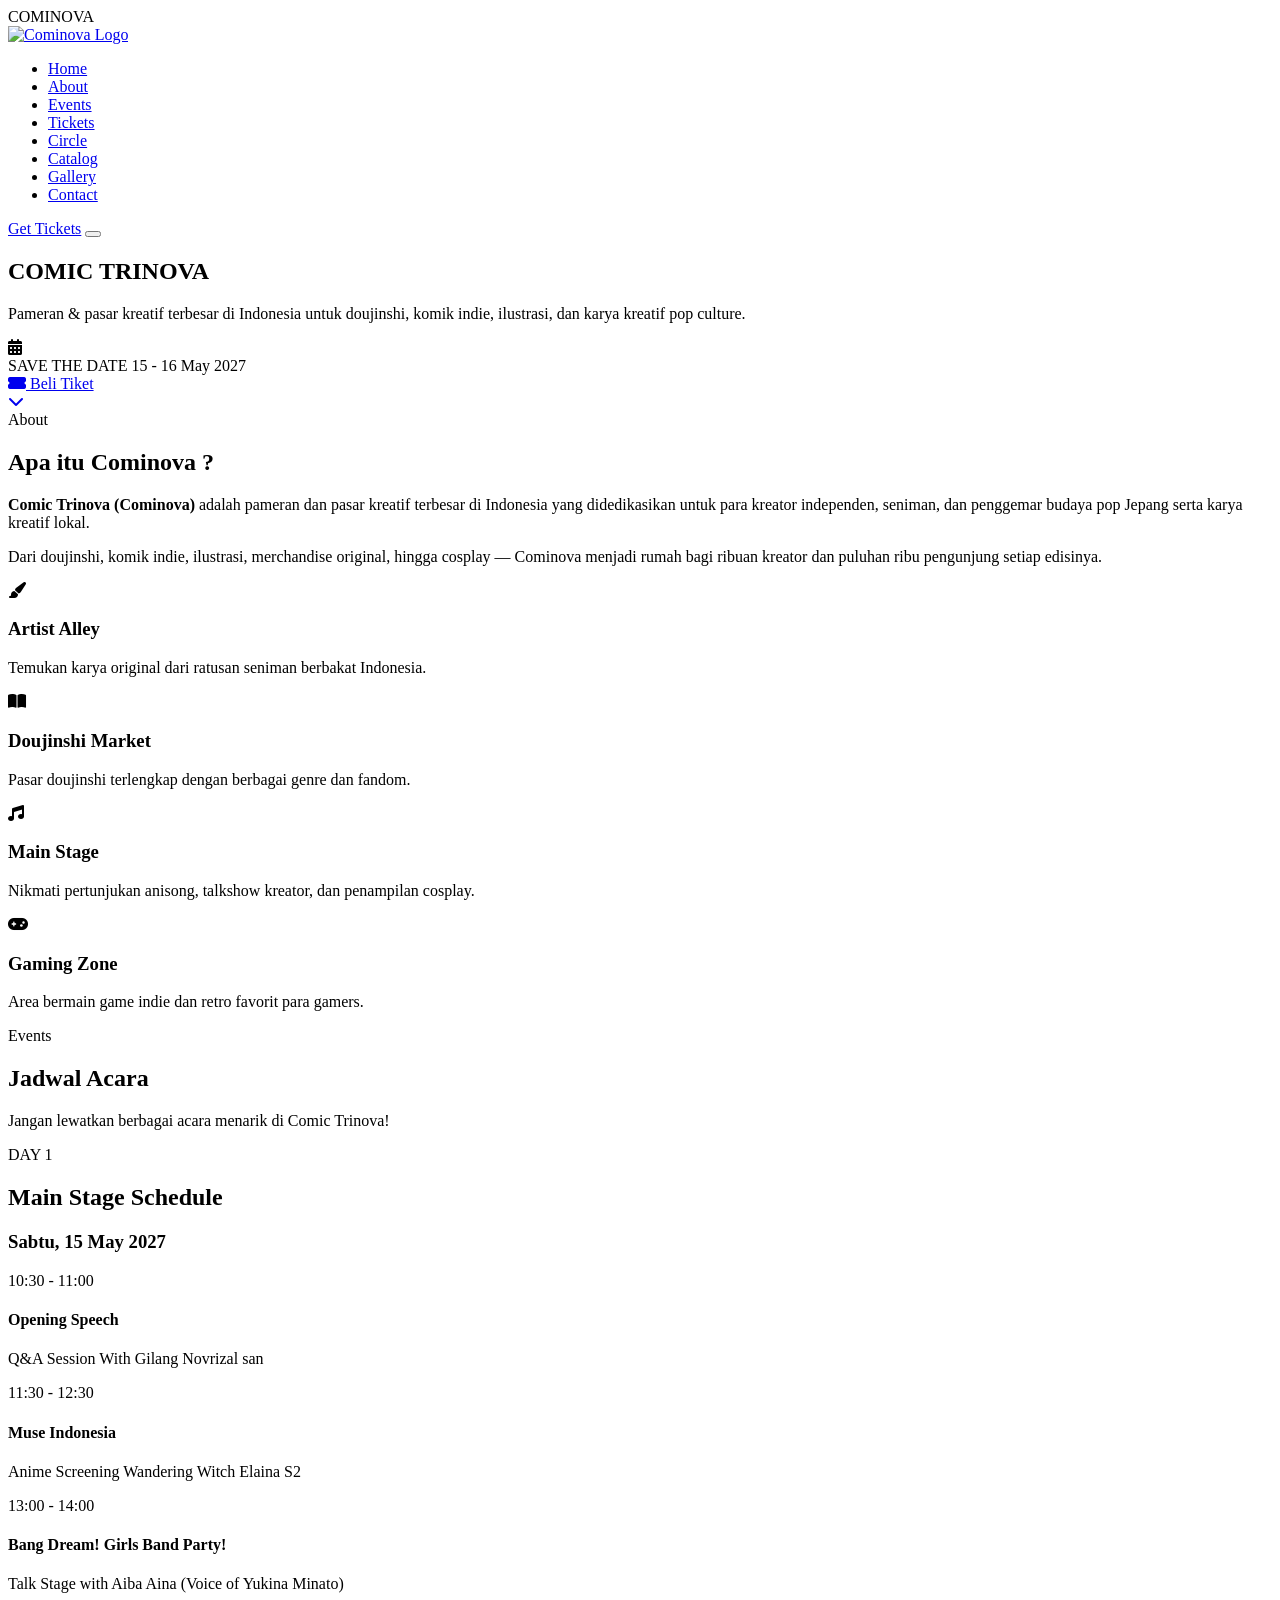
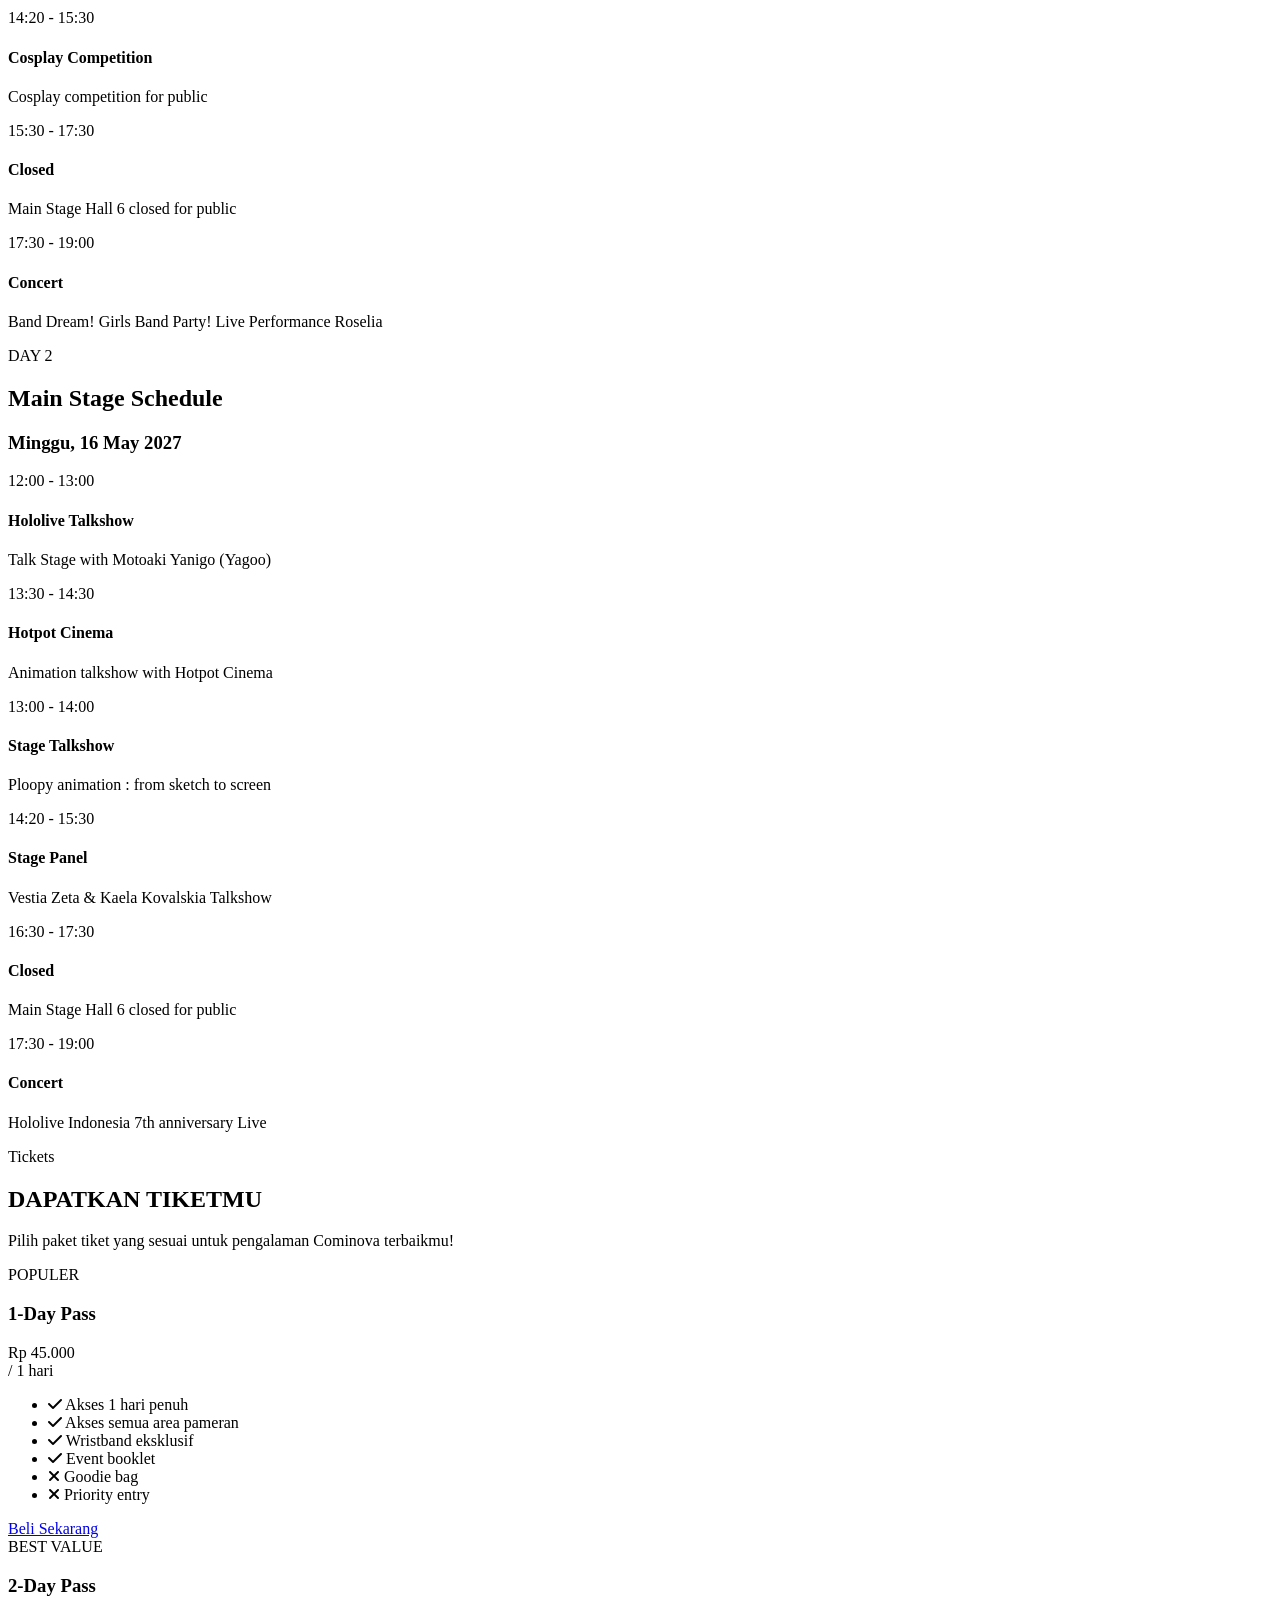
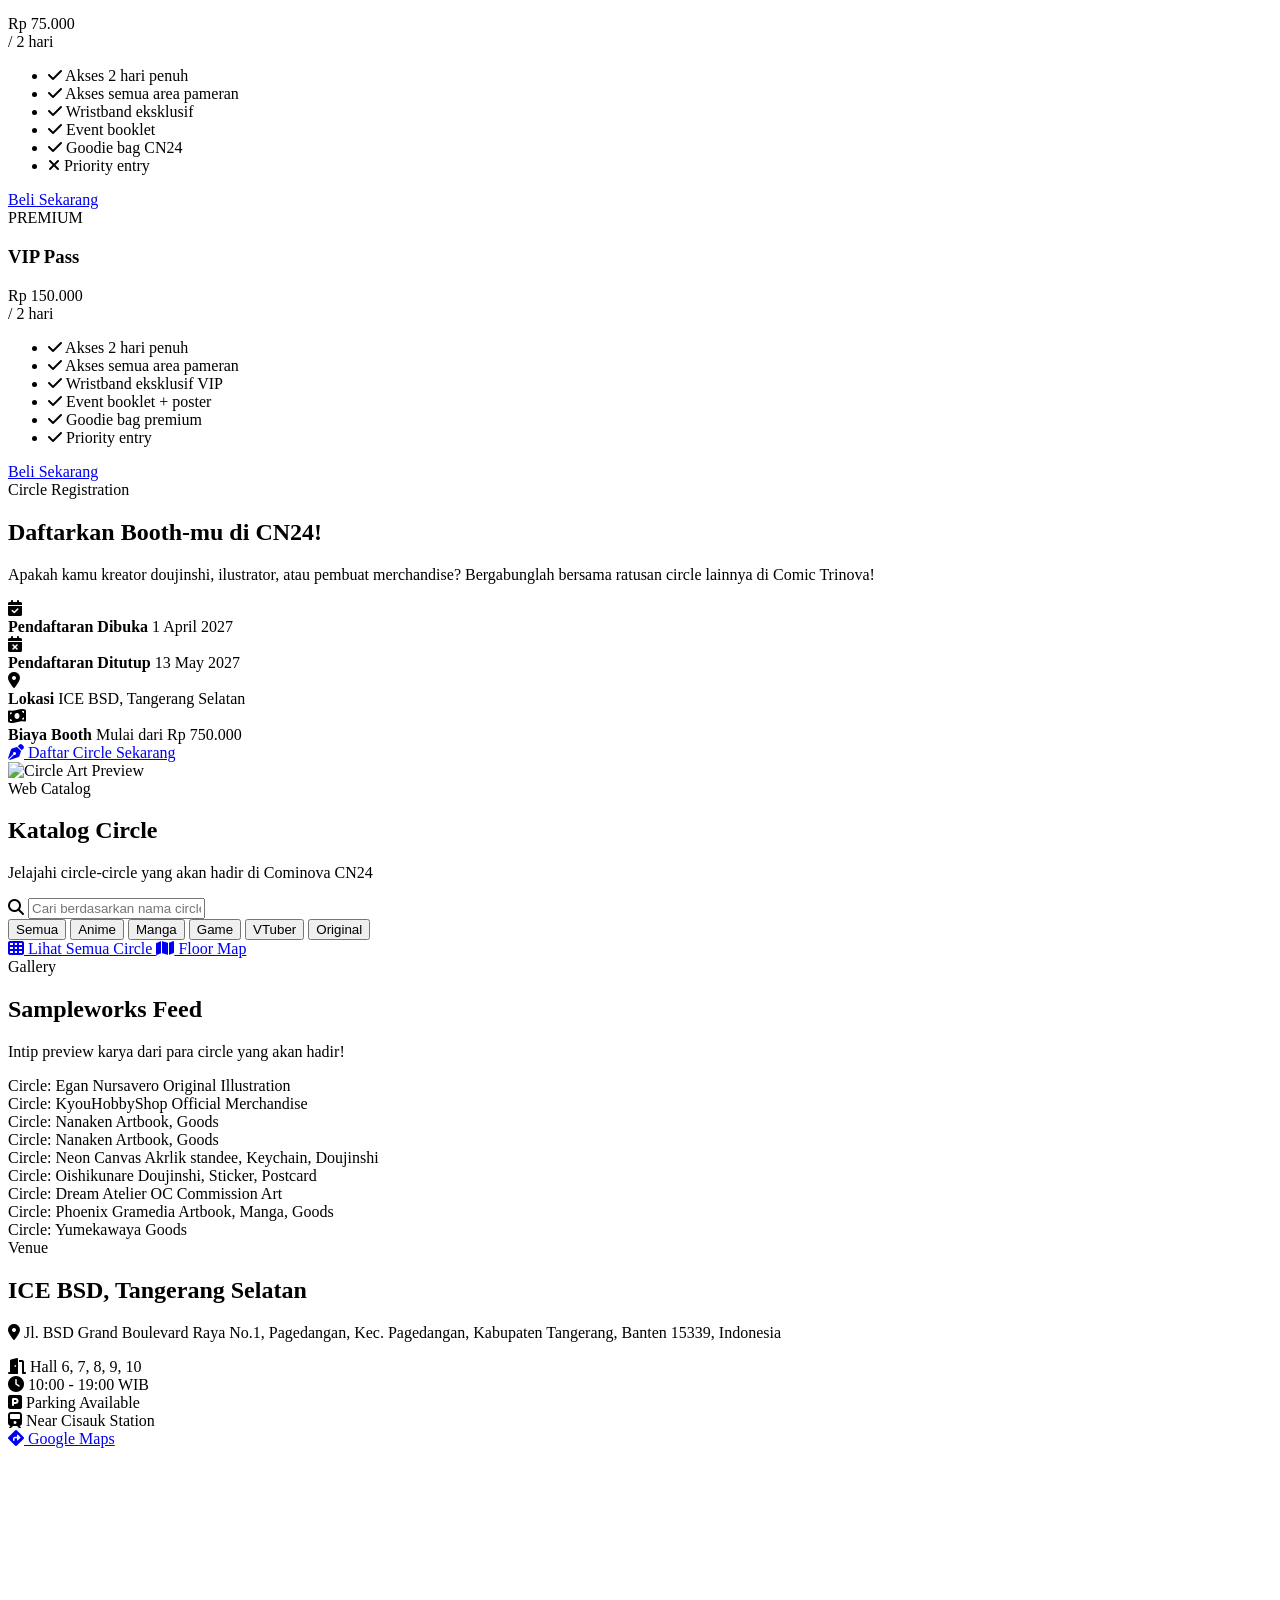
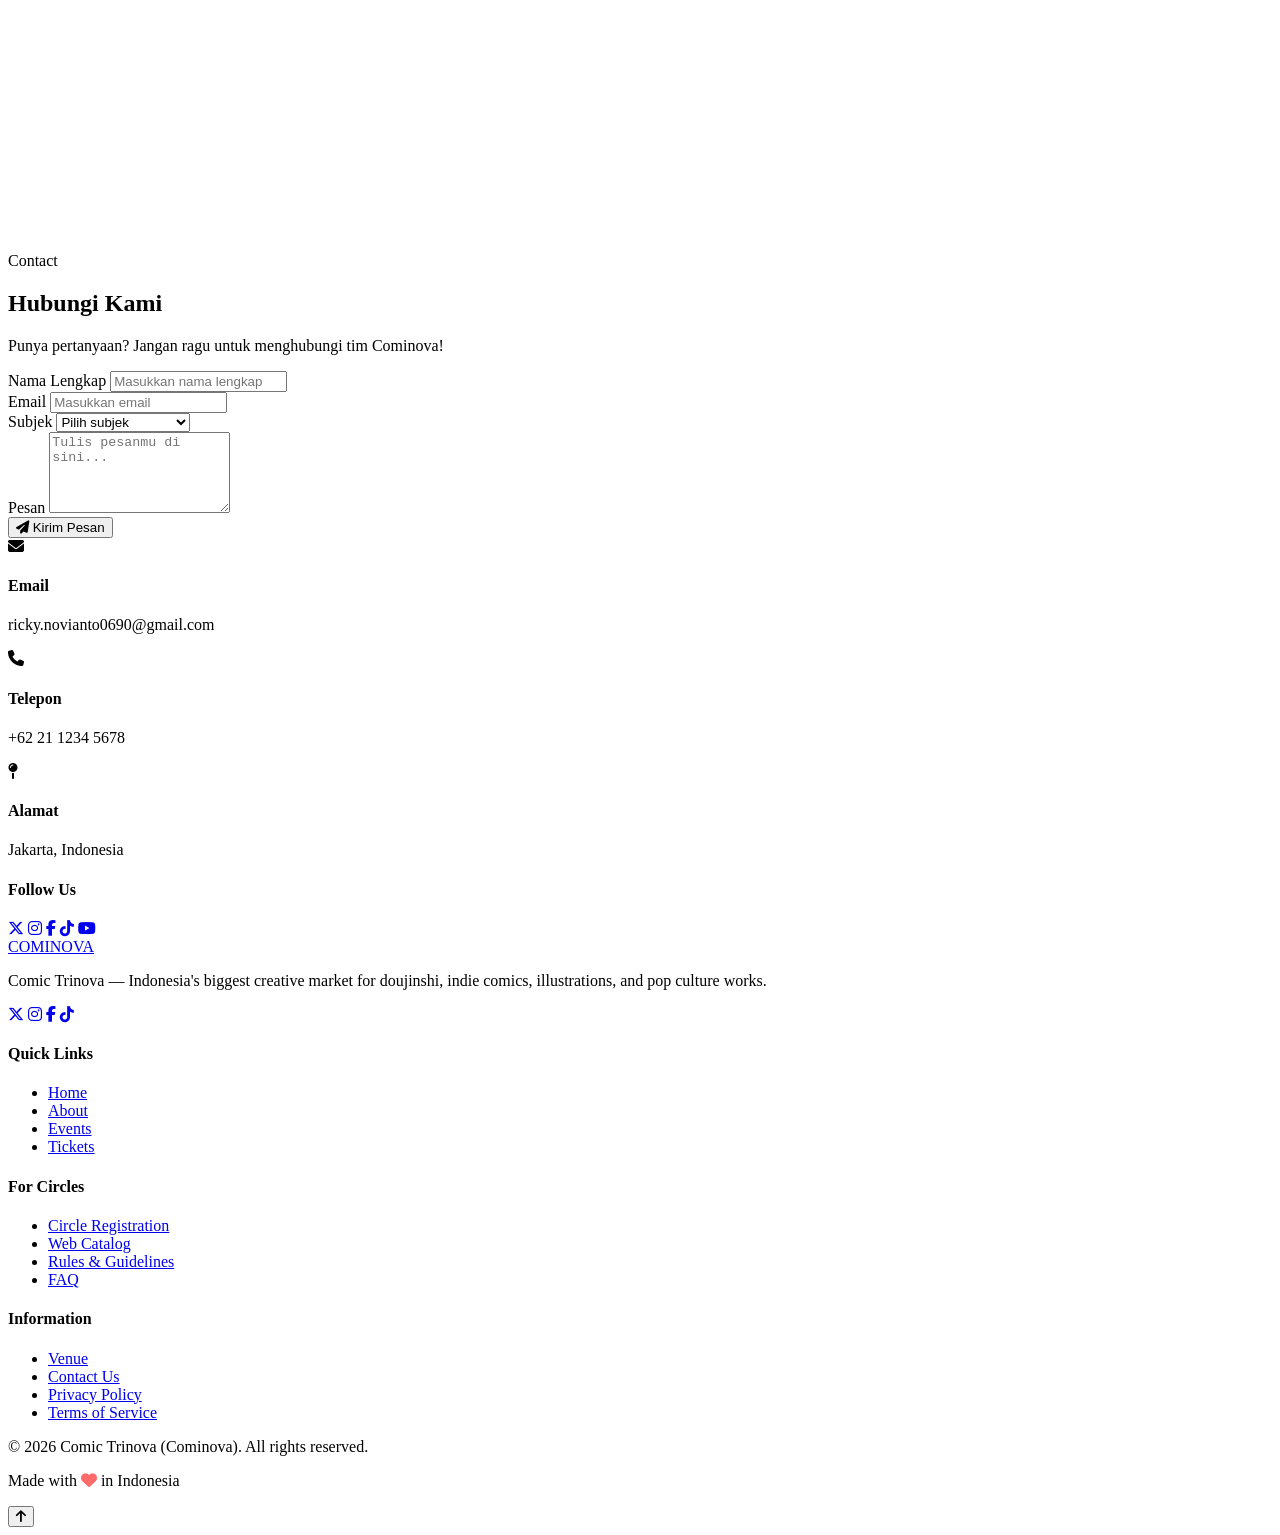
==== index.html @ c5fbd8b5 "Add files via upload" ====
<!DOCTYPE html>
<html lang="id">
<head>
    <meta charset="UTF-8">
    <meta name="viewport" content="width=device-width, initial-scale=1.0">
    <title>COMINOVA - Comic Trinova | Indonesia's Biggest Creative Market</title>
    <link rel="stylesheet" href="css/style.css">
    <link rel="preconnect" href="https://fonts.googleapis.com">
    <link rel="preconnect" href="https://fonts.gstatic.com" crossorigin>
    <link href="https://fonts.googleapis.com/css2?family=Montserrat:wght@400;600;700;800;900&family=Poppins:wght@300;400;500;600;700&display=swap" rel="stylesheet">
    <link rel="stylesheet" href="https://cdnjs.cloudflare.com/ajax/libs/font-awesome/6.5.1/css/all.min.css">
</head>
<body>

    <!-- Preloader -->
    <div id="preloader">
        <div class="loader">
            <span class="loader-text">COMINOVA</span>
            <div class="loader-bar"></div>
        </div>
    </div>

    <!-- Navigation -->
    <nav id="navbar">
        <div class="nav-container">
            <a href="#" class="nav-logo">
                <img src = "img/Cominova Logo.png" alt="Cominova Logo" width="200">
            </a>
            <ul class="nav-links" id="navLinks">
                <li><a href="#home" class="active">Home</a></li>
                <li><a href="#about">About</a></li>
                <li><a href="#events">Events</a></li>
                <li><a href="#tickets">Tickets</a></li>
                <li><a href="#circle">Circle</a></li>
                <li><a href="#catalog">Catalog</a></li>
                <li><a href="#gallery">Gallery</a></li>
                <li><a href="#contact">Contact</a></li>
            </ul>
            <div class="nav-actions">
                <a href="#tickets" class="btn-nav-ticket">Get Tickets</a>
                <button class="hamburger" id="hamburger" aria-label="Menu">
                    <span></span>
                    <span></span>
                    <span></span>
                </button>
            </div>
        </div>
    </nav>

    <!-- Mobile Menu Overlay -->
    <div class="mobile-menu-overlay" id="mobileOverlay"></div>

    <section id="home" class="hero">
        <div class="hero-content">
            <h1 class="hero-title">
                <span class="title-line">COMIC</span>
                <span class="title-line accent">TRINOVA</span>
            </h1>
            <p class="hero-subtitle">
                Pameran & pasar kreatif terbesar di Indonesia untuk doujinshi, 
                komik indie, ilustrasi, dan karya kreatif pop culture.
            </p>
            <div class="hero-date">
                <div class="date-icon"><i class="fas fa-calendar-alt"></i></div>
                <div class="date-info">
                    <span class="date-label">SAVE THE DATE</span>
                    <span class="date-value">15 - 16 May 2027</span>
                </div>
            <div class="hero-buttons">
                <a href="#tickets" class="btn btn-primary">
                    <i class="fas fa-ticket-alt"></i> Beli Tiket
                </a>
            </div>
            </div>
        </div>
        <div class="hero-scroll">
            <a href="#about"><i class="fas fa-chevron-down"></i></a>
        </div>
    </section>

    <!-- About Section -->
    <section id="about" class="section about">
        <div class="container">
            <div class="section-header">
                <span class="section-badge">About</span>
                <h2 class="section-title">Apa itu <span class="accent">Cominova ?</span></h2>
            </div>
            <div class="about-grid">
                <div class="about-content">
                    <p class="about-text">
                        <strong>Comic Trinova (Cominova)</strong> adalah pameran dan pasar kreatif terbesar di Indonesia 
                        yang didedikasikan untuk para kreator independen, seniman, dan penggemar budaya pop Jepang 
                        serta karya kreatif lokal.
                    </p>
                    <p class="about-text">
                        Dari doujinshi, komik indie, ilustrasi, merchandise original, hingga cosplay — 
                        Cominova menjadi rumah bagi ribuan kreator dan puluhan ribu pengunjung setiap edisinya.
                    </p>
                </div>
                <div class="about-features">
                    <div class="feature-card">
                        <div class="feature-icon"><i class="fas fa-paint-brush"></i></div>
                        <div class="feature-info">
                            <h3>Artist Alley</h3>
                            <p>Temukan karya original dari ratusan seniman berbakat Indonesia.</p>
                        </div>
                    </div>
                    <div class="feature-card">
                        <div class="feature-icon"><i class="fas fa-book-open"></i></div>
                        <div class="feature-info">
                            <h3>Doujinshi Market</h3>
                            <p>Pasar doujinshi terlengkap dengan berbagai genre dan fandom.</p>
                        </div>
                    </div>
                    <div class="feature-card">
                        <div class="feature-icon"><i class="fas fa-music"></i></div>
                        <div class="feature-info">
                            <h3>Main Stage</h3>
                            <p>Nikmati pertunjukan anisong, talkshow kreator, dan penampilan cosplay.</p>
                        </div>
                    </div>
                    <div class="feature-card">
                        <div class="feature-icon"><i class="fas fa-gamepad"></i></div>
                        <div class="feature-info">
                            <h3>Gaming Zone</h3>
                            <p>Area bermain game indie dan retro favorit para gamers.</p>
                        </div>
                    </div>
                </div>
            </div>
        </div>
    </section>

    <!-- Events Section -->
    <section id="events" class="section events">
        <div class="container">
            <div class="section-header">
                <span class="section-badge">Events</span>
                <h2 class="section-title">Jadwal Acara</h2>
                <p class="section-desc">Jangan lewatkan berbagai acara menarik di Comic Trinova!</p>
            </div>
            <div class="events-timeline">
                <div class="timeline-item" data-aos="fade-right">
                    <div class="timeline-marker">
                        <span>DAY 1</span>
                    </div>
                    <div class="timeline-content">
                        <h1> Main Stage Schedule</h1>
                        <h3>Sabtu, 15 May 2027</h3>
                        <div class="event-list">
                            <div class="event-item">
                                <span class="event-time">10:30 - 11:00</span>
                                <div class="event-detail">
                                    <h4>Opening Speech</h4>
                                    <p>Q&A Session With Gilang Novrizal san</p>
                                </div>
                            </div>
                            <div class="event-item">
                                <span class="event-time">11:30 - 12:30</span>
                                <div class="event-detail">
                                    <h4>Muse Indonesia</h4>
                                    <p>Anime Screening Wandering Witch Elaina S2</p>
                                </div>
                            </div>
                            <div class="event-item">
                                <span class="event-time">13:00 - 14:00</span>
                                <div class="event-detail">
                                    <h4>Bang Dream! Girls Band Party!</h4>
                                    <p>Talk Stage with Aiba Aina (Voice of  Yukina Minato)</p>
                                </div>
                            </div>
                            <div class="event-item">
                                <span class="event-time">14:20 - 15:30</span>
                                <div class="event-detail">
                                    <h4>Cosplay Competition</h4>
                                    <p>Cosplay competition for public</p>
                                </div>
                            </div>
                            <div class="event-item">
                                <span class="event-time">15:30 - 17:30</span>
                                <div class="event-detail">
                                    <h4>Closed</h4>
                                    <p>Main Stage Hall 6 closed for public</p>
                                </div>
                            </div>
                            <div class="event-item">
                                <span class="event-time">17:30 - 19:00</span>
                                <div class="event-detail">
                                    <h4>Concert</h4>
                                    <p>Band Dream! Girls Band Party! Live Performance Roselia</p>
                                </div>
                            </div>
                        </div>
                    </div>
                </div>

                <div class="timeline-item" data-aos="fade-left">
                    <div class="timeline-marker">
                        <span>DAY 2</span>
                    </div>
                    <div class="timeline-content">
                        <h1> Main Stage Schedule</h1>
                        <h3> Minggu, 16 May 2027</h3>
                        <div class="event-list">
                            <div class="event-item">
                                <span class="event-time">12:00 - 13:00</span>
                                <div class="event-detail">
                                    <h4>Hololive Talkshow</h4>
                                    <p>Talk Stage with Motoaki Yanigo (Yagoo)</p>
                                </div>
                            </div>
                            <div class="event-item">
                                <span class="event-time">13:30 - 14:30</span>
                                <div class="event-detail">
                                    <h4>Hotpot Cinema</h4>
                                    <p>Animation talkshow with Hotpot Cinema</p>
                                </div>
                            </div>
                            <div class="event-item">
                                <span class="event-time">13:00 - 14:00</span>
                                <div class="event-detail">
                                    <h4>Stage Talkshow</h4>
                                    <p>Ploopy animation : from sketch to screen</p>
                                </div>
                            </div>
                            <div class="event-item">
                                <span class="event-time">14:20 - 15:30</span>
                                <div class="event-detail">
                                    <h4>Stage Panel</h4>
                                    <p>Vestia Zeta & Kaela Kovalskia Talkshow</p>
                                </div>
                            </div>
                            <div class="event-item">
                                <span class="event-time">16:30 - 17:30</span>
                                <div class="event-detail">
                                    <h4>Closed</h4>
                                    <p>Main Stage Hall 6 closed for public</p>
                                </div>
                            </div>
                            <div class="event-item">
                                <span class="event-time">17:30 - 19:00</span>
                                <div class="event-detail">
                                    <h4>Concert</h4>
                                    <p>Hololive Indonesia 7th anniversary Live</p>
                                </div>
                            </div>
                        </div>
                    </div>
                </div>
            </div>
        </div>
    </section>

    <!-- Tickets Section -->
    <section id="tickets" class="section tickets">
        <div class="container">
            <div class="section-header">
                <span class="section-badge">Tickets</span>
                <h2 class="section-title"> DAPATKAN TIKETMU </h2>
                <p class="section-desc">Pilih paket tiket yang sesuai untuk pengalaman Cominova terbaikmu!</p>
            </div>
            <div class="ticket-grid">
                <div class="ticket-card">
                    <div class="ticket-ribbon">POPULER</div>
                    <div class="ticket-header">
                        <h3>1-Day Pass</h3>
                        <div class="ticket-price">
                            <span class="currency">Rp</span>
                            <span class="amount">45.000</span>
                        </div>
                        <span class="ticket-per">/ 1 hari</span>
                    </div>
                    <ul class="ticket-features">
                        <li><i class="fas fa-check"></i> Akses 1 hari penuh</li>
                        <li><i class="fas fa-check"></i> Akses semua area pameran</li>
                        <li><i class="fas fa-check"></i> Wristband eksklusif</li>
                        <li><i class="fas fa-check"></i> Event booklet</li>
                        <li class="disabled"><i class="fas fa-times"></i> Goodie bag</li>
                        <li class="disabled"><i class="fas fa-times"></i> Priority entry</li>
                    </ul>
                    <a href="https://www.ticket2u.id/event/52502/comic-frontier-23" class="btn btn-ticket">Beli Sekarang</a>
                </div>
                <div class="ticket-card featured">
                    <div class="ticket-ribbon">BEST VALUE</div>
                    <div class="ticket-header">
                        <h3>2-Day Pass</h3>
                        <div class="ticket-price">
                            <span class="currency">Rp</span>
                            <span class="amount">75.000</span>
                        </div>
                        <span class="ticket-per">/ 2 hari</span>
                    </div>
                    <ul class="ticket-features">
                        <li><i class="fas fa-check"></i> Akses 2 hari penuh</li>
                        <li><i class="fas fa-check"></i> Akses semua area pameran</li>
                        <li><i class="fas fa-check"></i> Wristband eksklusif</li>
                        <li><i class="fas fa-check"></i> Event booklet</li>
                        <li><i class="fas fa-check"></i> Goodie bag CN24</li>
                        <li class="disabled"><i class="fas fa-times"></i> Priority entry</li>
                    </ul>
                    <a href="https://www.ticket2u.id/event/52502/comic-frontier-23" class="btn btn-ticket">Beli Sekarang</a>
                </div>
                <div class="ticket-card premium">
                    <div class="ticket-ribbon">PREMIUM</div>
                    <div class="ticket-header">
                        <h3>VIP Pass</h3>
                        <div class="ticket-price">
                            <span class="currency">Rp</span>
                            <span class="amount">150.000</span>
                        </div>
                        <span class="ticket-per">/ 2 hari</span>
                    </div>
                    <ul class="ticket-features">
                        <li><i class="fas fa-check"></i> Akses 2 hari penuh</li>
                        <li><i class="fas fa-check"></i> Akses semua area pameran</li>
                        <li><i class="fas fa-check"></i> Wristband eksklusif VIP</li>
                        <li><i class="fas fa-check"></i> Event booklet + poster</li>
                        <li><i class="fas fa-check"></i> Goodie bag premium</li>
                        <li><i class="fas fa-check"></i> Priority entry</li>
                    </ul>
                    <a href="https://www.ticket2u.id/event/52502/comic-frontier-23" class="btn btn-ticket">Beli Sekarang</a>
                </div>
            </div>
        </div>
    </section>

    <!-- Circle Registration Section -->
    <section id="circle" class="section circle">
        <div class="container">
            <div class="circle-banner">
                <div class="circle-content">
                    <span class="section-badge">Circle Registration</span>
                    <h2>Daftarkan <span class="accent">Booth-mu</span> di CN24!</h2>
                    <p>
                        Apakah kamu kreator doujinshi, ilustrator, atau pembuat merchandise? 
                        Bergabunglah bersama ratusan circle lainnya di Comic Trinova!
                    </p>
                    <div class="circle-info-grid">
                        <div class="circle-info-item">
                            <i class="fas fa-calendar-check"></i>
                            <div>
                                <strong>Pendaftaran Dibuka</strong>
                                <span>1 April 2027</span>
                            </div>
                        </div>
                        <div class="circle-info-item">
                            <i class="fas fa-calendar-times"></i>
                            <div>
                                <strong>Pendaftaran Ditutup</strong>
                                <span>13 May 2027</span>
                            </div>
                        </div>
                        <div class="circle-info-item">
                            <i class="fas fa-map-marker-alt"></i>
                            <div>
                                <strong>Lokasi</strong>
                                <span>ICE BSD, Tangerang Selatan</span>
                            </div>
                        </div>
                        <div class="circle-info-item">
                            <i class="fas fa-money-bill-wave"></i>
                            <div>
                                <strong>Biaya Booth</strong>
                                <span>Mulai dari Rp 750.000</span>
                            </div>
                        </div>
                    </div>
                    <a href="circle-registration.html" class="btn btn-primary btn-lg">
                        <i class="fas fa-pen-nib"></i> Daftar Circle Sekarang
                    </a>
                </div>
                <div class="circle-art">
                    <div class="art-placeholder">
                        <img src = "img/gambar.png" alt="Circle Art Preview">
                    </div>
                </div>
            </div>
        </div>
    </section>

    <!-- Web Catalog Section -->
    <section id="catalog" class="section catalog">
        <div class="container">
            <div class="section-header">
                <span class="section-badge">Web Catalog</span>
                <h2 class="section-title">Katalog Circle</h2>
                <p class="section-desc">Jelajahi circle-circle yang akan hadir di Cominova CN24</p>
            </div>
            
            <!-- Search & Filter -->
            <div class="catalog-search">
                <div class="search-bar">
                    <i class="fas fa-search"></i>
                    <input type="text" id="catalogSearch" placeholder="Cari berdasarkan nama circle, fandom, atau kode booth...">
                </div>
                <div class="filter-tags">
                    <button class="filter-tag active" data-filter="all">Semua</button>
                    <button class="filter-tag" data-filter="anime">Anime</button>
                    <button class="filter-tag" data-filter="manga">Manga</button>
                    <button class="filter-tag" data-filter="game">Game</button>
                    <button class="filter-tag" data-filter="vtuber">VTuber</button>
                    <button class="filter-tag" data-filter="original">Original</button>
                </div>
            </div>

            <!-- Catalog Grid -->
            <div class="catalog-grid" id="catalogGrid">
                <!-- Cards will be generated by JS -->
            </div>

            <div class="catalog-more">
                <a href="#" class="btn btn-outline">
                    <i class="fas fa-th"></i> Lihat Semua Circle
                </a>
                <a href="https://assets.comifuro.workers.dev/floormap_circle_list_CF23.pdf" class="btn btn-outline">
                    <i class="fas fa-map"></i> Floor Map
                </a>
            </div>
        </div>
    </section>

    <!-- Gallery / Sampleworks Section -->
    <section id="gallery" class="section gallery">
        <div class="container">
            <div class="section-header">
                <span class="section-badge">Gallery</span>
                <h2 class="section-title">Sampleworks Feed</h2>
                <p class="section-desc">Intip preview karya dari para circle yang akan hadir!</p>
            </div>
            <div class="gallery-grid" id="galleryGrid">
                <div class="gallery-item tall" data-category="illustration">
                    <div class="gallery-placeholder" style="background-image: url('img/robin.jpeg'); background-size: cover; background-position: center;">
                    </div>
                    <div class="gallery-overlay">
                        <span class="gallery-circle">Circle: Egan Nursavero</span>
                        <span class="gallery-title">Original Illustration</span>
                    </div>
                </div>
                <div class="gallery-item" data-category="doujinshi">
                    <div class="gallery-placeholder" style="background-image: url('img/kyou.jpeg'); background-size: cover; background-position: center;">
                    </div>
                    <div class="gallery-overlay">
                        <span class="gallery-circle">Circle: KyouHobbyShop</span>
                        <span class="gallery-title">Official Merchandise</span>
                    </div>
                </div>
                <div class="gallery-item" data-category="merchandise">
                    <div class="gallery-placeholder" style="background-image: url('img/nanaken2.jpeg'); background-size: cover; background-position: center;">
                    </div>
                    <div class="gallery-overlay">
                        <span class="gallery-circle">Circle: Nanaken</span>
                        <span class="gallery-title">Artbook, Goods</span>
                    </div>
                </div>
                <div class="gallery-item" data-category="merchandise">
                    <div class="gallery-placeholder" style="background-image: url('img/nanaken3.jpg'); background-size: cover; background-position: center;">
                    </div>
                    <div class="gallery-overlay">
                        <span class="gallery-circle">Circle: Nanaken</span>
                        <span class="gallery-title">Artbook, Goods</span>
                    </div>
                </div>
                <div class="gallery-item wide" data-category="illustration">
                    <div class="gallery-placeholder" style="background-image: url('img/nanaken.jpeg'); background-size: cover; background-position: center;">
                    </div>
                    <div class="gallery-overlay">
                        <span class="gallery-circle">Circle: Neon Canvas</span>
                        <span class="gallery-title">Akrlik standee, Keychain, Doujinshi</span>
                    </div>
                </div>
                <div class="gallery-item" data-category="doujinshi">
                    <div class="gallery-placeholder" style="background-image: url('img/oishikunare.jpeg'); background-size: cover; background-position: center;">
                    </div>
                    <div class="gallery-overlay">
                        <span class="gallery-circle">Circle: Oishikunare</span>
                        <span class="gallery-title">Doujinshi, Sticker, Postcard</span>
                    </div>
                </div>
                <div class="gallery-item tall" data-category="illustration">
                    <div class="gallery-placeholder"style="background-image: url('img/miyabi.jpeg'); background-size: cover; background-position: center;">
                    </div>
                    <div class="gallery-overlay">
                        <span class="gallery-circle">Circle: Dream Atelier</span>
                        <span class="gallery-title">OC Commission Art</span>
                    </div>
                </div>
                <div class="gallery-item tall" data-category="merchandise">
                    <div class="gallery-placeholder" style="background-image: url('img/gramed.jpeg'); background-size: cover; background-position: center;">
                    </div>
                    <div class="gallery-overlay">
                        <span class="gallery-circle">Circle: Phoenix Gramedia</span>
                        <span class="gallery-title">Artbook, Manga, Goods</span>
                    </div>
                </div>
                <div class="gallery-item tall" data-category="illustration">
                    <div class="gallery-placeholder" style="background-image: url('img/yumekawa.jpeg'); background-size: cover; background-position: center;"></div>
                    <div class="gallery-overlay">
                        <span class="gallery-circle">Circle: Yumekawaya</span>
                        <span class="gallery-title">Goods</span>
                    </div>
                </div>
            </div>
        </div>
    </section>

    <!-- Venue / Location Section -->
    <section id="venue" class="section venue">
        <div class="container">
            <div class="venue-card">
                <div class="venue-info">
                    <span class="section-badge">Venue</span>
                    <h2>ICE BSD, Tangerang Selatan</h2>
                    <p class="venue-address">
                        <i class="fas fa-map-marker-alt"></i> 
                        Jl. BSD Grand Boulevard Raya No.1, Pagedangan, Kec. Pagedangan, Kabupaten Tangerang, Banten 15339, Indonesia
                    </p>
                    <div class="venue-details">
                        <div class="venue-detail-item">
                            <i class="fas fa-door-open"></i>
                            <span>Hall 6, 7, 8, 9, 10</span>
                        </div>
                        <div class="venue-detail-item">
                            <i class="fas fa-clock"></i>
                            <span>10:00 - 19:00 WIB</span>
                        </div>
                        <div class="venue-detail-item">
                            <i class="fas fa-parking"></i>
                            <span>Parking Available</span>
                        </div>
                        <div class="venue-detail-item">
                            <i class="fas fa-train"></i>
                            <span>Near Cisauk Station</span>
                        </div>
                    </div>
                    <a href="https://maps.app.goo.gl/icd8Efd52a3RCkDy6" target="_blank" class="btn btn-primary">
                        <i class="fas fa-directions"></i> Google Maps
                    </a>
                </div>
                <div class="venue-map">
                    <div class="map-placeholder">
                        <iframe src="https://www.google.com/maps/embed?pb=!1m18!1m12!1m3!1d3965.720418806193!2d106.63387677414862!3d-6.300420193688707!2m3!1f0!2f0!3f0!3m2!1i1024!2i768!4f13.1!3m3!1m2!1s0x2e69fb535f152305%3A0x34406ed8b098f478!2sIndonesia%20Convention%20Exhibition%20(ICE)%20Banten!5e0!3m2!1sid!2sid!4v1794100890323!5m2!1sid!2sid" width="500" height="400" style="border:0; border-radius: 2%;" allowfullscreen="" loading="lazy" referrerpolicy="strict-origin-when-cross-origin"></iframe>
                    </div>
                </div>
            </div>
        </div>
    </section>

    <!-- Contact Section -->
    <section id="contact" class="section contact">
        <div class="container">
            <div class="section-header">
                <span class="section-badge">Contact</span>
                <h2 class="section-title">Hubungi Kami</h2>
                <p class="section-desc">Punya pertanyaan? Jangan ragu untuk menghubungi tim Cominova!</p>
            </div>
            <div class="contact-grid">
                <div class="contact-form-container">
                    <form class="contact-form" id="contactForm">
                        <div class="form-group">
                            <label for="name">Nama Lengkap</label>
                            <input type="text" id="name" name="name" placeholder="Masukkan nama lengkap" required>
                        </div>
                        <div class="form-group">
                            <label for="email">Email</label>
                            <input type="email" id="email" name="email" placeholder="Masukkan email" required>
                        </div>
                        <div class="form-group">
                            <label for="subject">Subjek</label>
                            <select id="subject" name="subject" required>
                                <option value="">Pilih subjek</option>
                                <option value="general">Pertanyaan Umum</option>
                                <option value="ticket">Tiket</option>
                                <option value="circle">Pendaftaran Circle</option>
                                <option value="sponsor">Sponsorship</option>
                                <option value="press">Press / Media</option>
                                <option value="other">Lainnya</option>
                            </select>
                        </div>
                        <div class="form-group">
                            <label for="message">Pesan</label>
                            <textarea id="message" name="message" rows="5" placeholder="Tulis pesanmu di sini..." required></textarea>
                        </div>
                        <button type="submit" class="btn btn-primary btn-lg">
                            <i class="fas fa-paper-plane"></i> Kirim Pesan
                        </button>
                    </form>
                </div>
                <div class="contact-info-container">
                    <div class="contact-info-card">
                        <div class="contact-info-item">
                            <div class="contact-icon"><i class="fas fa-envelope"></i></div>
                            <div>
                                <h4>Email</h4>
                                <p>ricky.novianto0690@gmail.com</p>
                            </div>
                        </div>
                        <div class="contact-info-item">
                            <div class="contact-icon"><i class="fas fa-phone"></i></div>
                            <div>
                                <h4>Telepon</h4>
                                <p>+62 21 1234 5678</p>
                            </div>
                        </div>
                        <div class="contact-info-item">
                            <div class="contact-icon"><i class="fas fa-map-pin"></i></div>
                            <div>
                                <h4>Alamat</h4>
                                <p>Jakarta, Indonesia</p>
                            </div>
                        </div>
                    </div>
                    <div class="social-links">
                        <h4>Follow Us</h4>
                        <div class="social-icons">
                            <a href="#" class="social-icon" aria-label="Twitter"><i class="fab fa-x-twitter"></i></a>
                            <a href="#" class="social-icon" aria-label="Instagram"><i class="fab fa-instagram"></i></a>
                            <a href="#" class="social-icon" aria-label="Facebook"><i class="fab fa-facebook-f"></i></a>
                            <a href="#" class="social-icon" aria-label="TikTok"><i class="fab fa-tiktok"></i></a>
                            <a href="#" class="social-icon" aria-label="YouTube"><i class="fab fa-youtube"></i></a>
                        </div>
                    </div>
                </div>
            </div>
        </div>
    </section>

    <!-- Footer -->
    <footer class="footer">
        <div class="container">
            <div class="footer-grid">
                <div class="footer-brand">
                    <a href="#" class="footer-logo">
                        <span>COMINOVA</span>
                    </a>
                    <p>Comic Trinova — Indonesia's biggest creative market for doujinshi, indie comics, illustrations, and pop culture works.</p>
                    <div class="social-icons">
                        <a href="#" aria-label="Twitter"><i class="fab fa-x-twitter"></i></a>
                        <a href="#" aria-label="Instagram"><i class="fab fa-instagram"></i></a>
                        <a href="#" aria-label="Facebook"><i class="fab fa-facebook-f"></i></a>
                        <a href="#" aria-label="TikTok"><i class="fab fa-tiktok"></i></a>
                    </div>
                </div>
                <div class="footer-links">
                    <h4>Quick Links</h4>
                    <ul>
                        <li><a href="#home">Home</a></li>
                        <li><a href="#about">About</a></li>
                        <li><a href="#events">Events</a></li>
                        <li><a href="#tickets">Tickets</a></li>
                    </ul>
                </div>
                <div class="footer-links">
                    <h4>For Circles</h4>
                    <ul>
                        <li><a href="#circle">Circle Registration</a></li>
                        <li><a href="#catalog">Web Catalog</a></li>
                        <li><a href="#">Rules & Guidelines</a></li>
                        <li><a href="#">FAQ</a></li>
                    </ul>
                </div>
                <div class="footer-links">
                    <h4>Information</h4>
                    <ul>
                        <li><a href="#venue">Venue</a></li>
                        <li><a href="#contact">Contact Us</a></li>
                        <li><a href="#">Privacy Policy</a></li>
                        <li><a href="#">Terms of Service</a></li>
                    </ul>
                </div>
            </div>
            <div class="footer-bottom">
                <p>&copy; 2026 Comic Trinova (Cominova). All rights reserved.</p>
                <p>Made with <i class="fas fa-heart" style="color: #ff6b6b;"></i> in Indonesia</p>
            </div>
        </div>
    </footer>

    <!-- Back to Top Button -->
    <button class="back-to-top" id="backToTop" aria-label="Back to top">
        <i class="fas fa-arrow-up"></i>
    </button>

    <script src="js/script.js"></script>
</body>
</html>
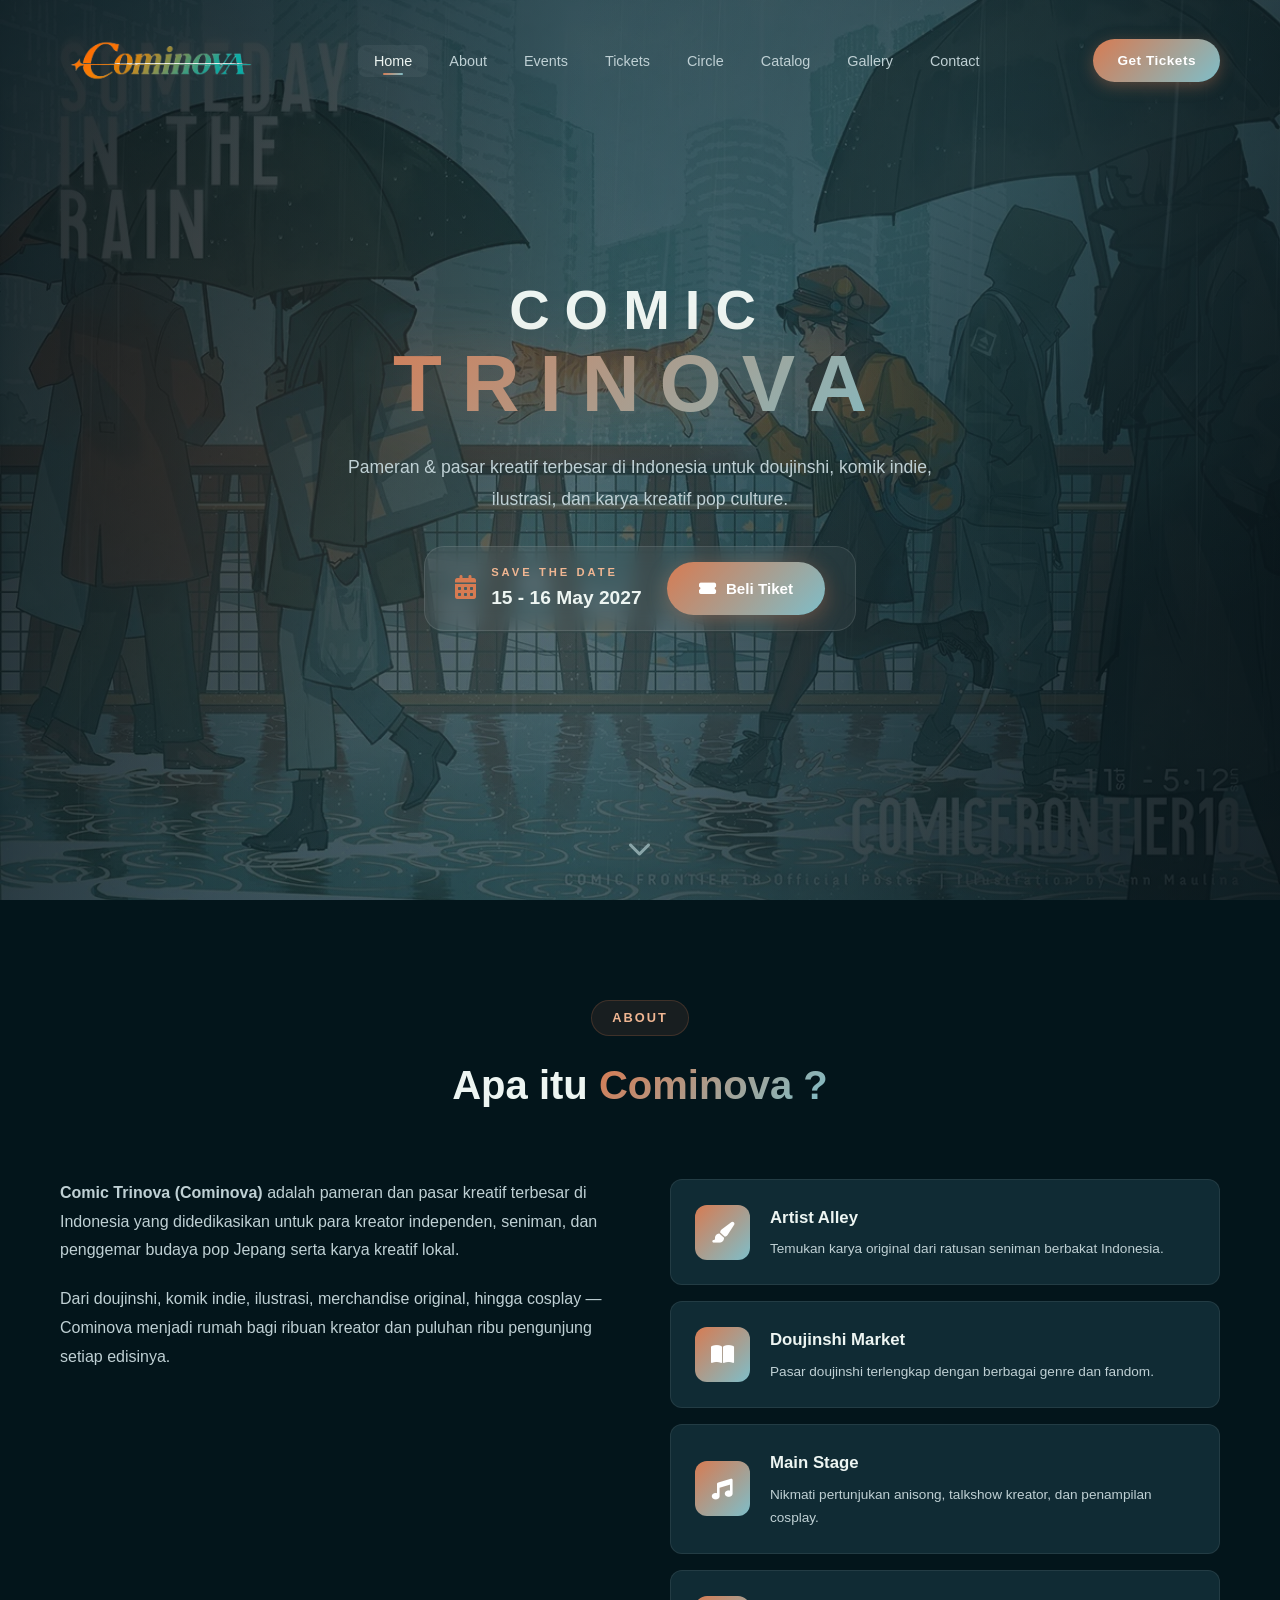
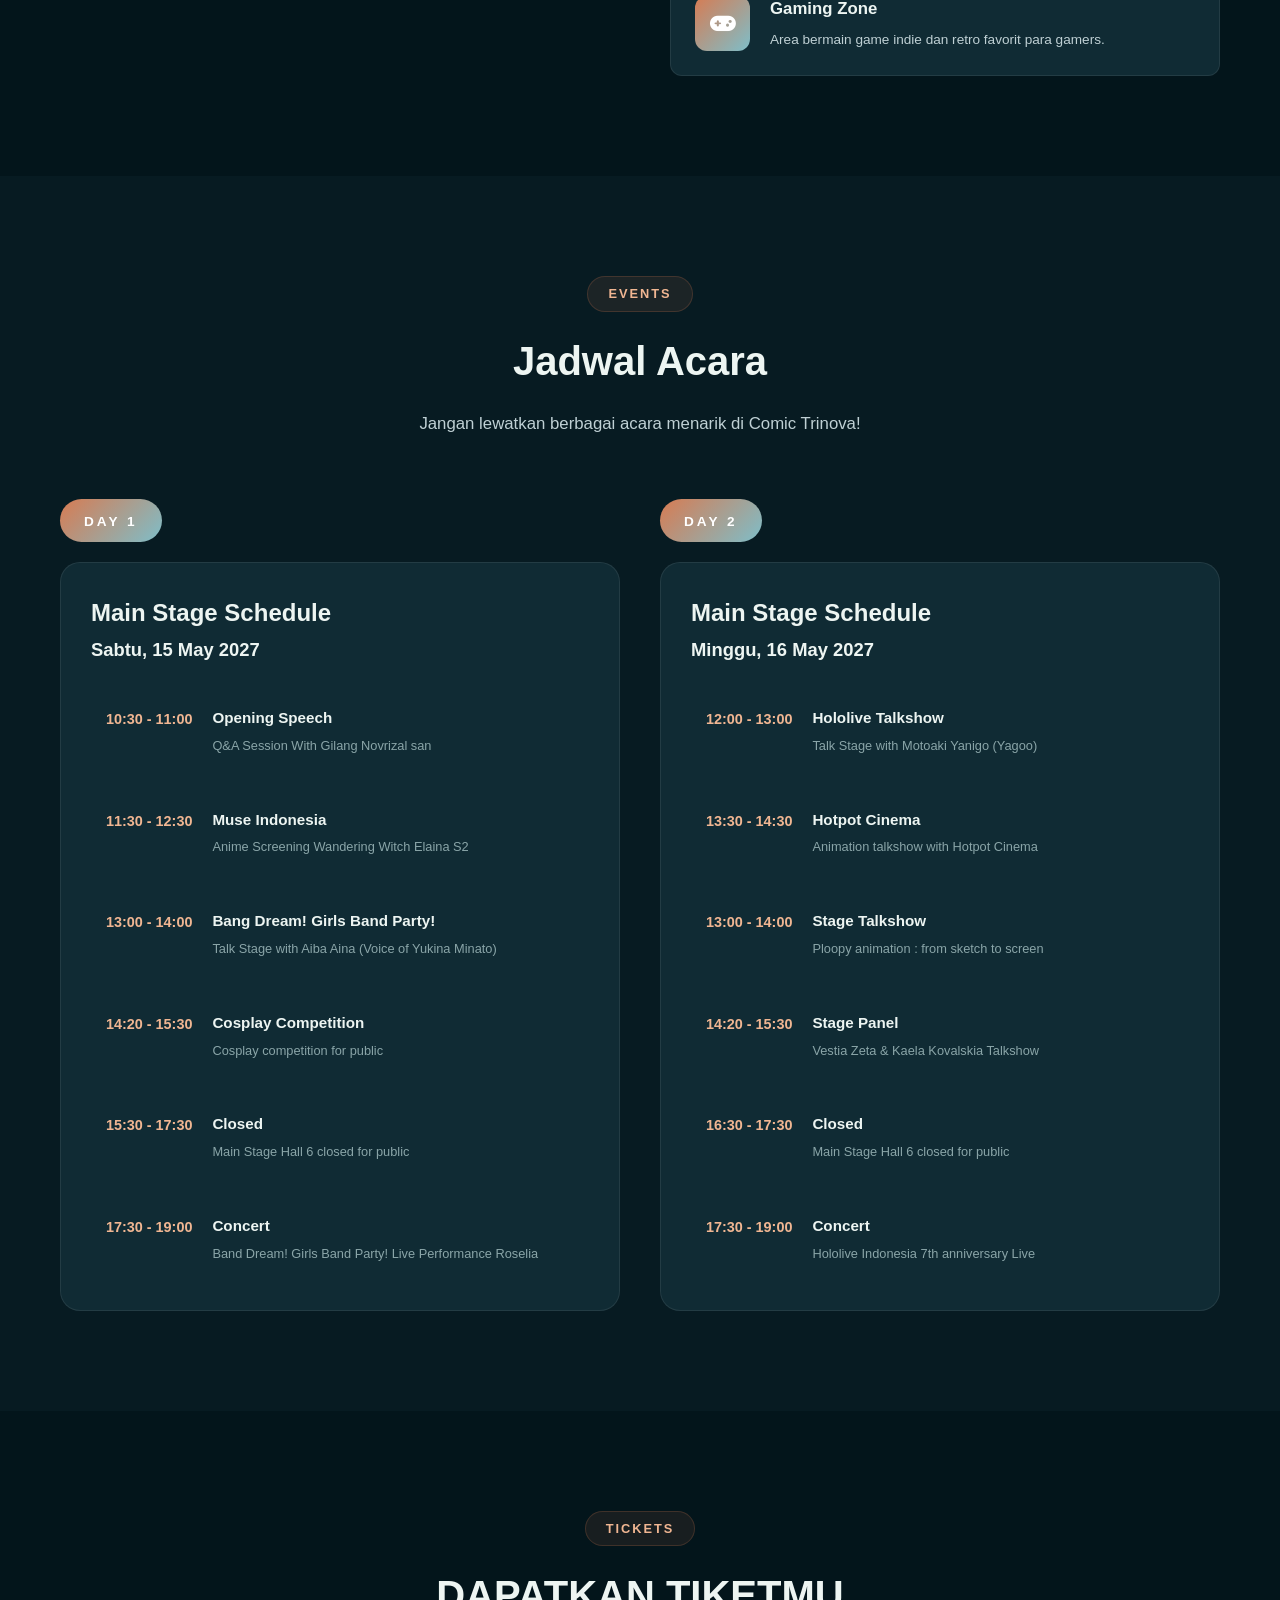
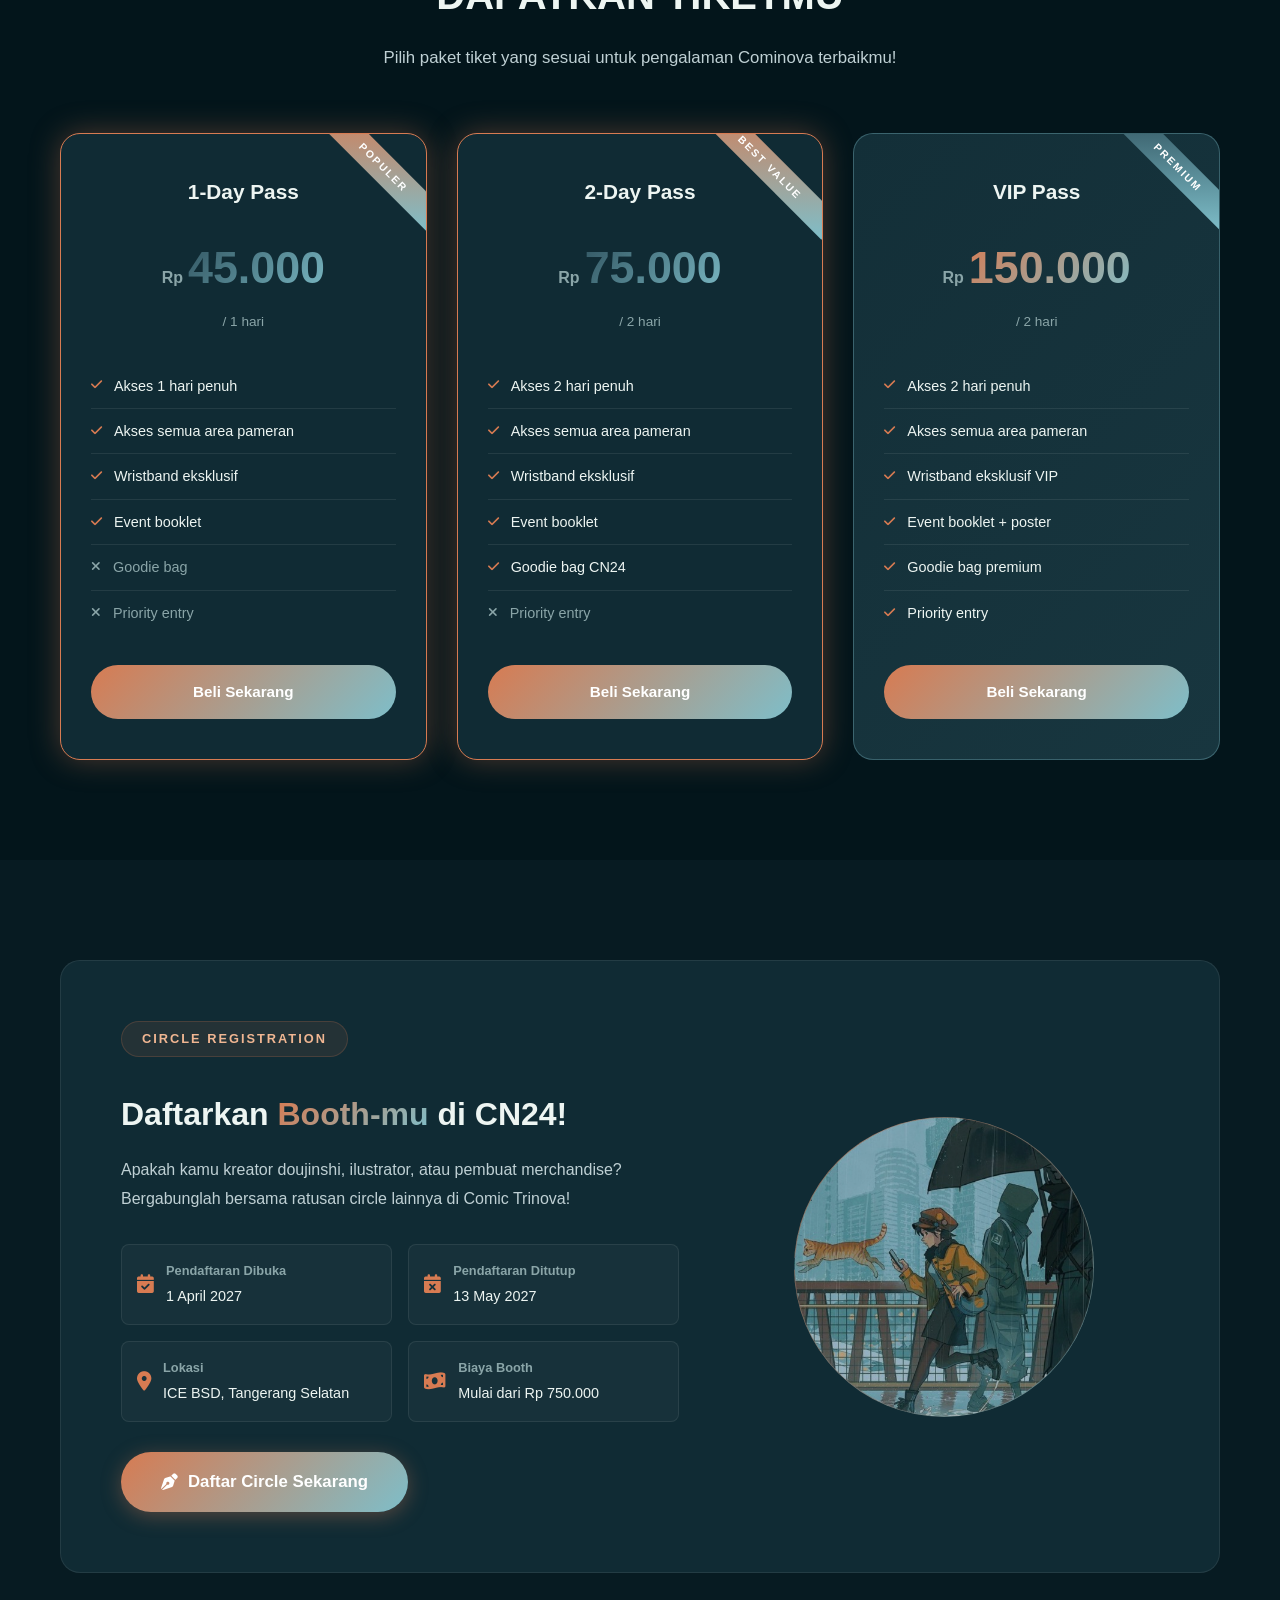
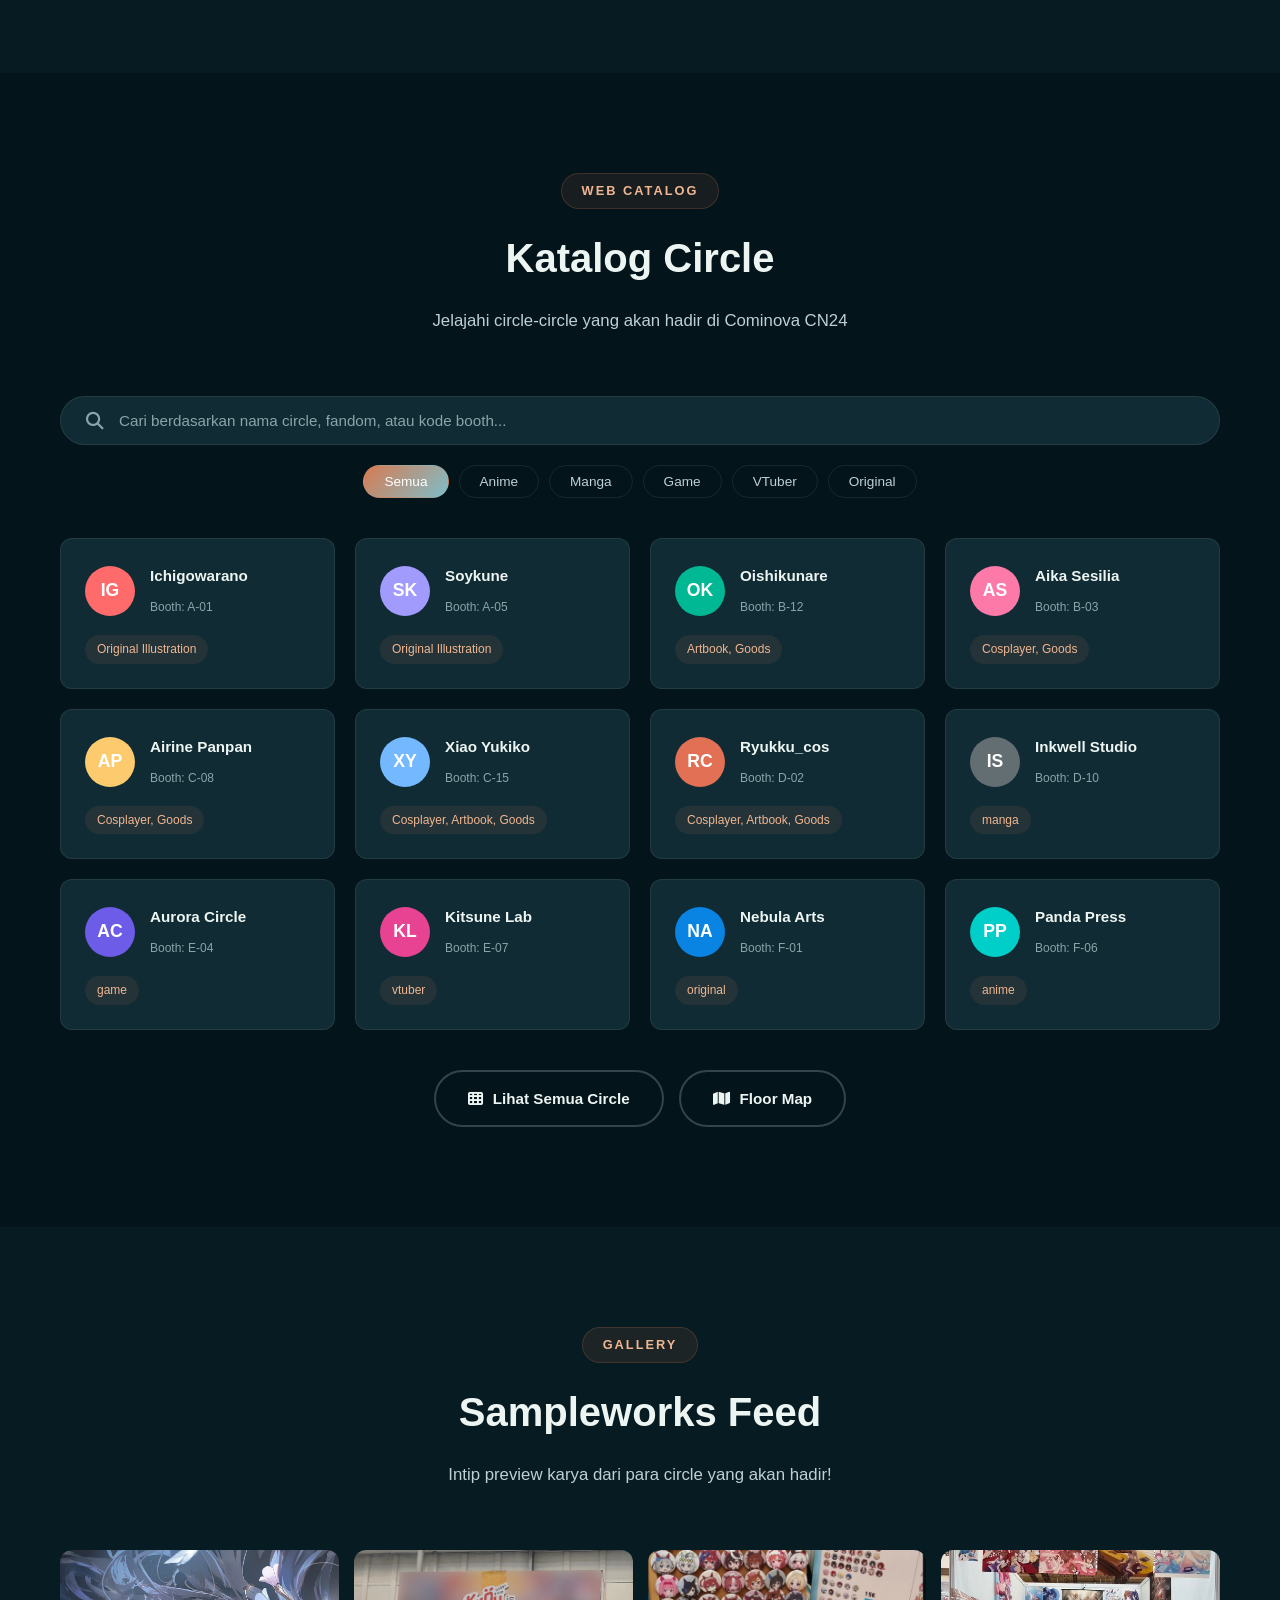
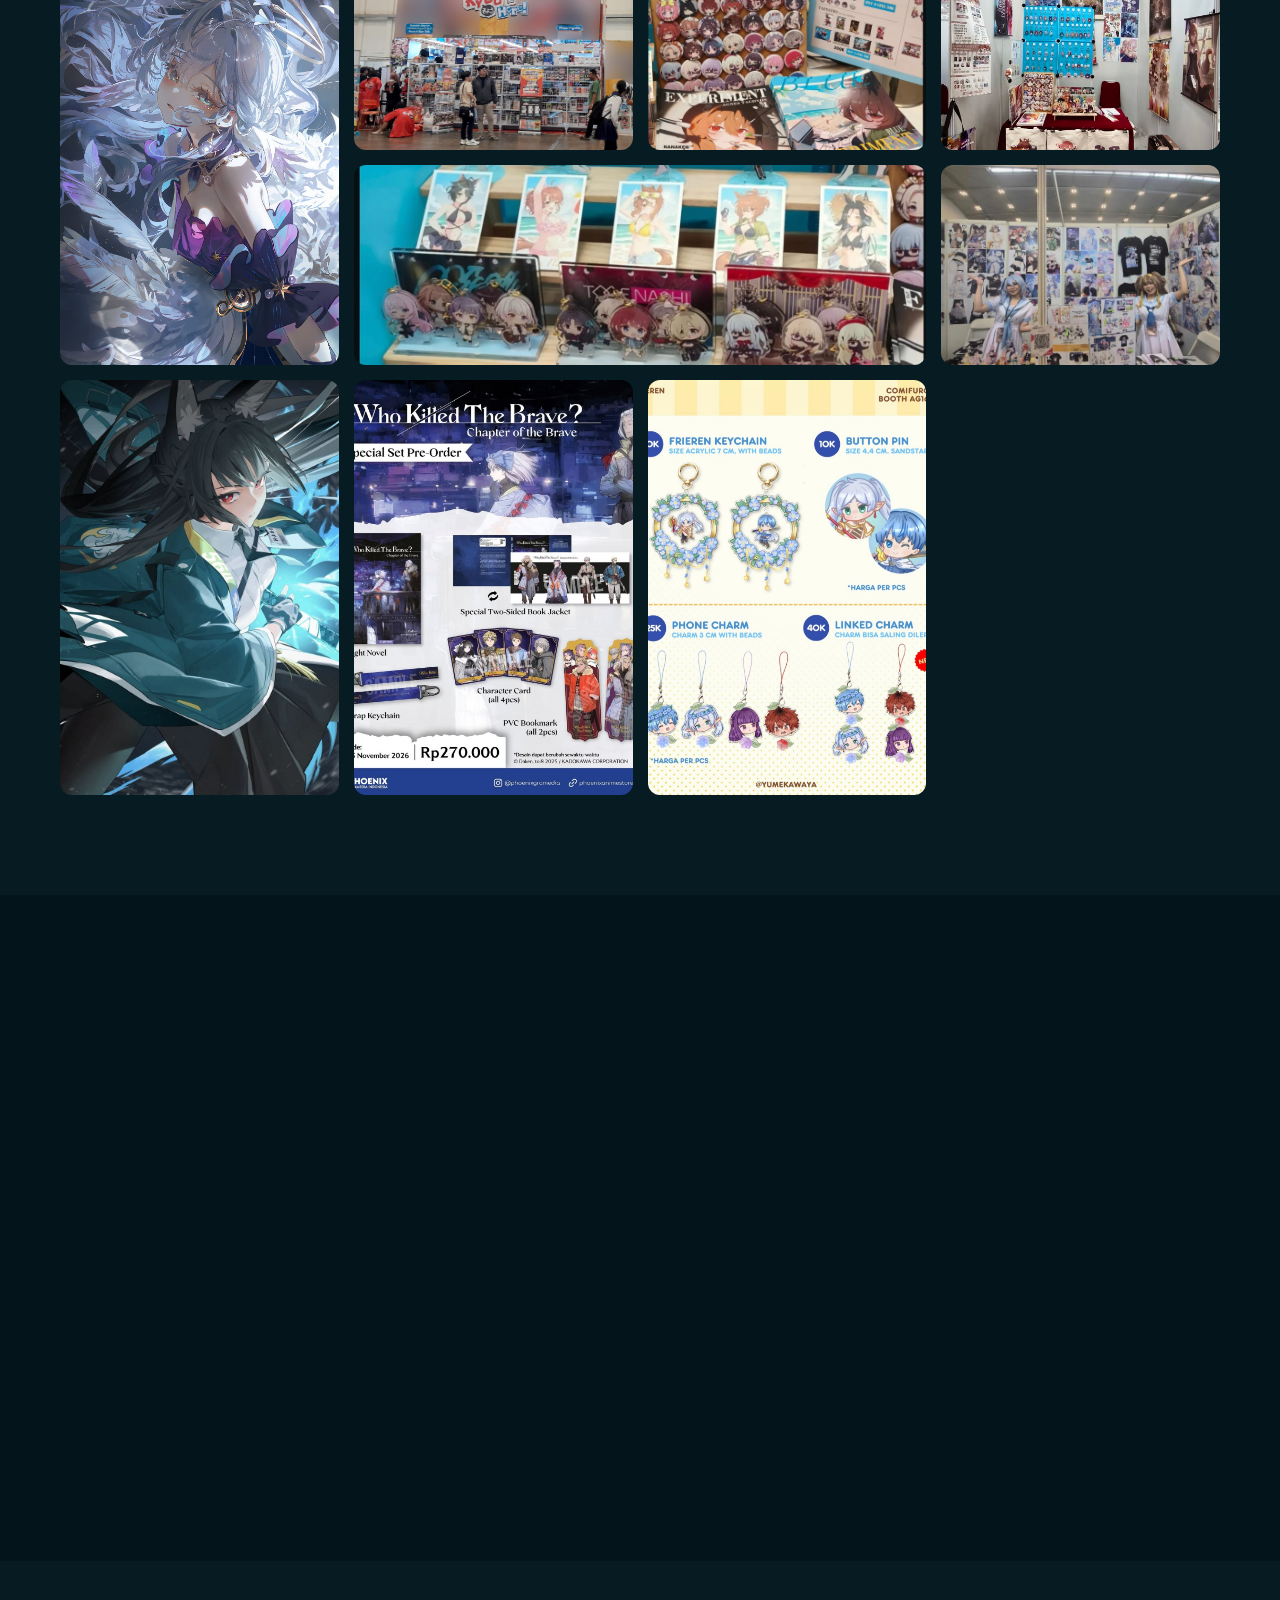
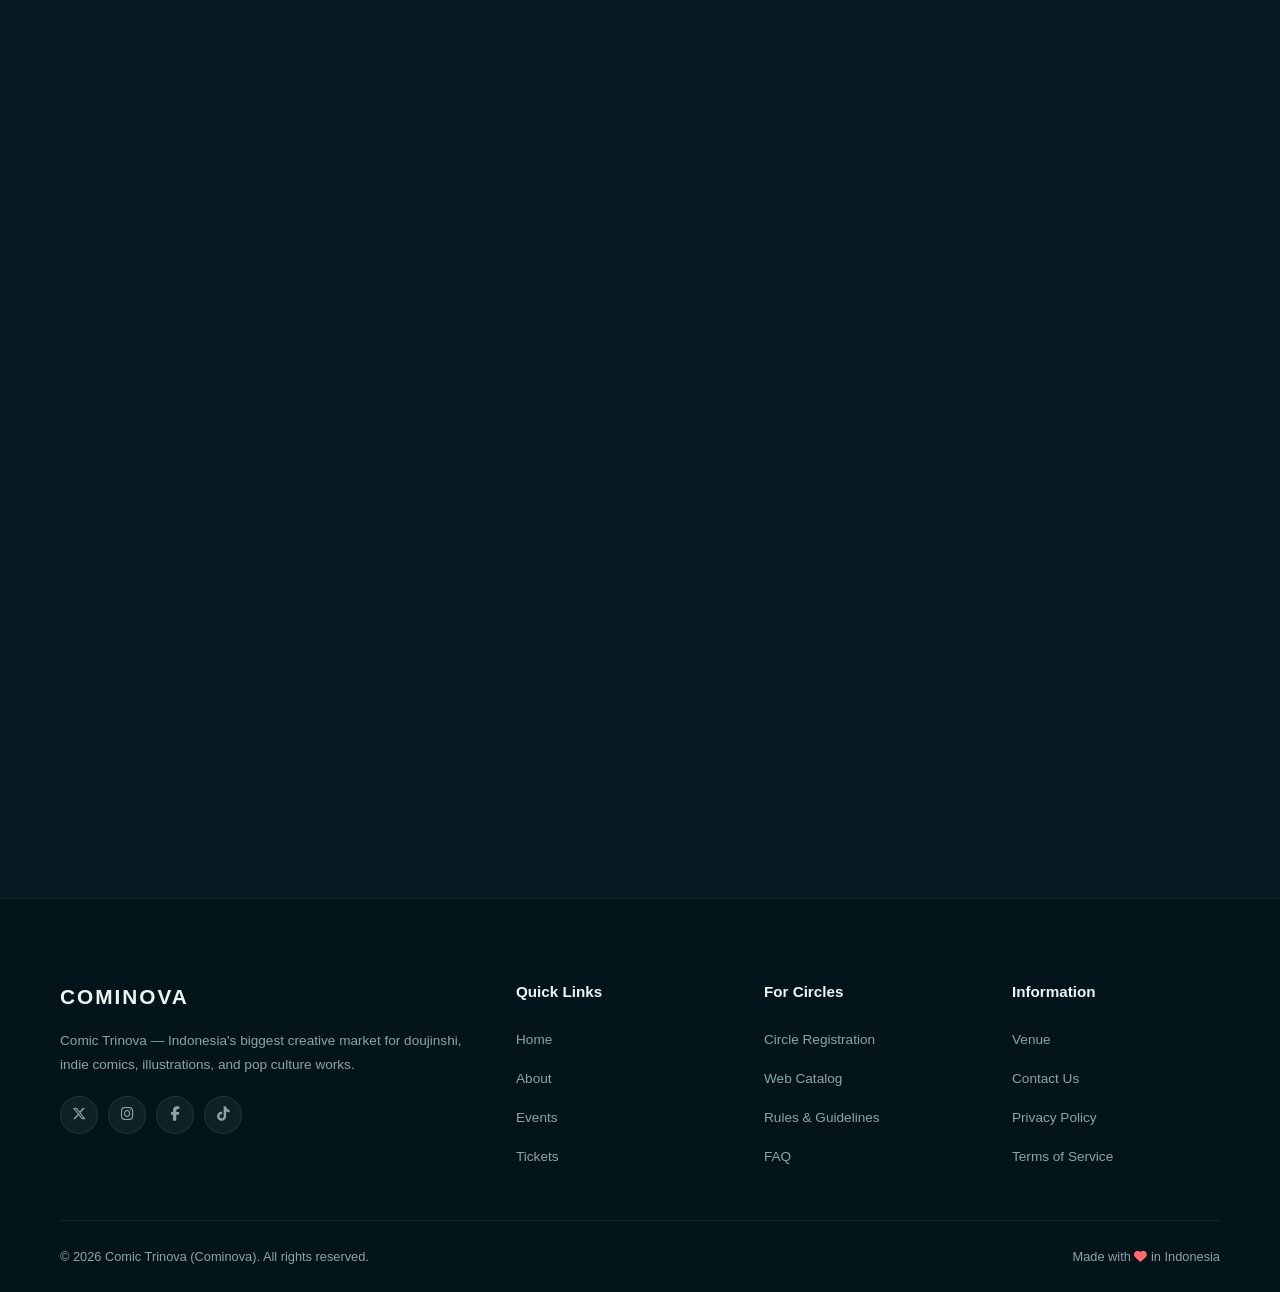
==== commit e81f7012: "Add files via upload" ====
--- a/index.html
+++ b/index.html
@@ -260,7 +260,7 @@
                 <p class="section-desc">Pilih paket tiket yang sesuai untuk pengalaman Cominova terbaikmu!</p>
             </div>
             <div class="ticket-grid">
-                <div class="ticket-card">
+                <div class="ticket-card featured">
                     <div class="ticket-ribbon">POPULER</div>
                     <div class="ticket-header">
                         <h3>1-Day Pass</h3>
--- a/css/style.css
+++ b/css/style.css
@@ -0,0 +1,2087 @@
+/* ========================================
+   COMINOVA - Comic Trinova Website
+   CSS Stylesheet
+   ======================================== */
+
+/* ---------- CSS Variables ---------- */
+:root {
+    --primary: #d77b52;
+    --primary-dark: #a8532d;
+    --primary-light: #f0b692;
+    --secondary: #193947;
+    --secondary-light: #7ea7b5;
+    --accent: #7ebec9;
+    --accent2: #2d4f5b;
+    --bg-dark: #071b22;
+    --bg-darker: #03151b;
+    --bg-card: #102b34;
+    --bg-card-hover: #163b46;
+    --text-white: #edf5f2;
+    --text-light: #bfd0d4;
+    --text-muted: #8aa5a8;
+    --border-color: rgba(255,255,255,0.08);
+    --gradient-primary: linear-gradient(135deg, var(--primary), var(--accent));
+    --gradient-hero: linear-gradient(135deg, rgba(12,29,35,0.78), rgba(26,61,69,0.6), rgba(12,27,33,0.85));
+    --shadow-sm: 0 2px 8px rgba(0,0,0,0.3);
+    --shadow-md: 0 4px 20px rgba(0,0,0,0.4);
+    --shadow-lg: 0 8px 40px rgba(0,0,0,0.5);
+    --shadow-glow: 0 0 30px rgba(215,123,82,0.35);
+    --radius-sm: 8px;
+    --radius-md: 12px;
+    --radius-lg: 20px;
+    --radius-xl: 30px;
+    --transition: all 0.3s cubic-bezier(0.4, 0, 0.2, 1);
+    --font-primary: 'Montserrat', sans-serif;
+    --font-body: 'Poppins', sans-serif;
+}
+
+/* ---------- Reset & Base ---------- */
+*, *::before, *::after {
+    margin: 0;
+    padding: 0;
+    box-sizing: border-box;
+}
+
+html {
+    scroll-behavior: smooth;
+    scroll-padding-top: 80px;
+}
+
+body {
+    font-family: var(--font-body);
+    background-color: var(--bg-dark);
+    color: var(--text-white);
+    line-height: 1.7;
+    overflow-x: hidden;
+}
+
+a {
+    text-decoration: none;
+    color: inherit;
+    transition: var(--transition);
+}
+
+img {
+    max-width: 100%;
+    display: block;
+}
+
+ul {
+    list-style: none;
+}
+
+.container {
+    max-width: 1200px;
+    margin: 0 auto;
+    padding: 0 20px;
+}
+
+.accent {
+    background: var(--gradient-primary);
+    -webkit-background-clip: text;
+    -webkit-text-fill-color: transparent;
+    background-clip: text;
+}
+
+/* ---------- Preloader ---------- */
+#preloader {
+    position: fixed;
+    inset: 0;
+    background: var(--bg-darker);
+    display: flex;
+    align-items: center;
+    justify-content: center;
+    z-index: 10000;
+    transition: opacity 0.5s ease, visibility 0.5s ease;
+}
+
+#preloader.hidden {
+    opacity: 0;
+    visibility: hidden;
+}
+
+.loader {
+    text-align: center;
+}
+
+.loader-text {
+    font-family: var(--font-primary);
+    font-size: 2.5rem;
+    font-weight: 900;
+    background: var(--gradient-primary);
+    -webkit-background-clip: text;
+    -webkit-text-fill-color: transparent;
+    background-clip: text;
+    letter-spacing: 8px;
+    display: block;
+    margin-bottom: 20px;
+}
+
+.loader-bar {
+    width: 200px;
+    height: 3px;
+    background: rgba(255,255,255,0.1);
+    border-radius: 10px;
+    overflow: hidden;
+    margin: 0 auto;
+}
+
+.loader-bar::after {
+    content: '';
+    display: block;
+    width: 60%;
+    height: 100%;
+    background: var(--gradient-primary);
+    border-radius: 10px;
+    animation: loaderSlide 1.2s ease-in-out infinite;
+}
+
+@keyframes loaderSlide {
+    0% { transform: translateX(-100%); }
+    100% { transform: translateX(250%); }
+}
+
+/* ---------- Navigation ---------- */
+#navbar {
+    position: fixed;
+    top: 0;
+    left: 0;
+    right: 0;
+    z-index: 1000;
+    padding: 15px 0;
+    transition: var(--transition);
+    background: transparent;
+}
+
+#navbar.scrolled {
+    background: rgba(10, 14, 26, 0.95);
+    backdrop-filter: blur(20px);
+    padding: 10px 0;
+    box-shadow: 0 2px 20px rgba(0,0,0,0.5);
+}
+
+.nav-container {
+    max-width: 1200px;
+    margin: 0 auto;
+    padding: 0 20px;
+    display: flex;
+    align-items: center;
+    justify-content: space-between;
+}
+
+.nav-logo {
+    display: flex;
+    align-items: center;
+    gap: 10px;
+    font-family: var(--font-primary);
+    font-weight: 900;
+    font-size: 1.5rem;
+    letter-spacing: 2px;
+}
+
+.nav-links {
+    display: flex;
+    gap: 5px;
+}
+
+.nav-links a {
+    padding: 8px 16px;
+    border-radius: var(--radius-sm);
+    font-size: 0.9rem;
+    font-weight: 500;
+    color: var(--text-light);
+    position: relative;
+    transition: var(--transition);
+}
+
+.nav-links a:hover,
+.nav-links a.active {
+    color: var(--text-white);
+    background: rgba(255,255,255,0.05);
+}
+
+.nav-links a.active::after {
+    content: '';
+    position: absolute;
+    bottom: 2px;
+    left: 50%;
+    transform: translateX(-50%);
+    width: 20px;
+    height: 2px;
+    background: var(--gradient-primary);
+    border-radius: 10px;
+}
+
+.nav-actions {
+    display: flex;
+    align-items: center;
+    gap: 15px;
+}
+
+.btn-nav-ticket {
+    background: var(--gradient-primary);
+    color: white;
+    padding: 10px 24px;
+    border-radius: var(--radius-xl);
+    font-weight: 600;
+    font-size: 0.85rem;
+    letter-spacing: 0.5px;
+    box-shadow: 0 4px 15px rgba(215,123,82,0.35);
+    transition: var(--transition);
+}
+
+.btn-nav-ticket:hover {
+    transform: translateY(-2px);
+    box-shadow: 0 6px 25px rgba(126,190,201,0.45);
+}
+
+.hamburger {
+    display: none;
+    flex-direction: column;
+    gap: 5px;
+    background: none;
+    border: none;
+    cursor: pointer;
+    padding: 5px;
+}
+
+.hamburger span {
+    display: block;
+    width: 25px;
+    height: 2px;
+    background: var(--text-white);
+    transition: var(--transition);
+    border-radius: 10px;
+}
+
+.hamburger.active span:nth-child(1) {
+    transform: rotate(45deg) translate(5px, 5px);
+}
+
+.hamburger.active span:nth-child(2) {
+    opacity: 0;
+}
+
+.hamburger.active span:nth-child(3) {
+    transform: rotate(-45deg) translate(5px, -5px);
+}
+
+.mobile-menu-overlay {
+    display: none;
+    position: fixed;
+    inset: 0;
+    background: rgba(0,0,0,0.6);
+    z-index: 998;
+}
+
+.mobile-menu-overlay.active {
+    display: block;
+}
+
+/* ---------- Buttons ---------- */
+.btn {
+    display: inline-flex;
+    align-items: center;
+    gap: 10px;
+    padding: 14px 32px;
+    border-radius: var(--radius-xl);
+    font-weight: 600;
+    font-size: 0.95rem;
+    cursor: pointer;
+    border: none;
+    transition: var(--transition);
+    font-family: var(--font-body);
+}
+
+.btn-primary {
+    background: var(--gradient-primary);
+    color: white;
+    box-shadow: 0 4px 20px rgba(215,123,82,0.35);
+}
+
+.btn-primary:hover {
+    transform: translateY(-3px);
+    box-shadow: 0 8px 30px rgba(126,190,201,0.45);
+}
+
+.btn-outline {
+    background: transparent;
+    color: var(--text-white);
+    border: 2px solid rgba(255,255,255,0.2);
+}
+
+.btn-outline:hover {
+    border-color: var(--primary);
+    background: rgba(215,123,82,0.1);
+    transform: translateY(-3px);
+}
+
+.btn-lg {
+    padding: 16px 40px;
+    font-size: 1.05rem;
+}
+
+.btn-ticket {
+    display: block;
+    text-align: center;
+    padding: 14px 32px;
+    border-radius: var(--radius-xl);
+    font-weight: 700;
+    font-size: 0.95rem;
+    cursor: pointer;
+    border: none;
+    transition: var(--transition);
+    background: var(--gradient-primary);
+    color: white;
+}
+
+.btn-ticket:hover {
+    transform: translateY(-3px);
+    box-shadow: var(--shadow-glow);
+}
+
+/* ---------- Hero Section ---------- */
+.hero {
+    min-height: 100vh;
+    display: flex;
+    align-items: center;
+    justify-content: center;
+    position: relative;
+    background: var(--gradient-hero), url('../img/Feature-15.jpg') center center / cover no-repeat;
+    overflow: hidden;
+    text-align: center;
+    padding: 120px 20px 80px;
+}
+
+.hero::before {
+    content: '';
+    position: absolute;
+    inset: 0;
+    background: 
+        linear-gradient(90deg, rgba(7, 15, 19, 0.58) 0%, rgba(14, 35, 40, 0.25) 45%, rgba(7, 15, 19, 0.55) 100%),
+        radial-gradient(circle at 20% 50%, rgba(215,123,82,0.18) 0%, transparent 42%),
+        radial-gradient(circle at 80% 20%, rgba(126,190,201,0.2) 0%, transparent 38%),
+        radial-gradient(circle at 50% 80%, rgba(255,255,255,0.08) 0%, transparent 46%);
+}
+
+.hero-particles {
+    position: absolute;
+    inset: 0;
+    overflow: hidden;
+}
+
+.particle {
+    position: absolute;
+    width: 4px;
+    height: 4px;
+    background: rgba(255,255,255,0.3);
+    border-radius: 50%;
+    animation: float linear infinite;
+}
+
+@keyframes float {
+    0% { transform: translateY(100vh) rotate(0deg); opacity: 0; }
+    10% { opacity: 1; }
+    90% { opacity: 1; }
+    100% { transform: translateY(-10vh) rotate(720deg); opacity: 0; }
+}
+
+.hero-content {
+    position: relative;
+    z-index: 2;
+    max-width: 800px;
+}
+
+.hero-badge {
+    display: inline-block;
+    padding: 8px 24px;
+    background: rgba(255,255,255,0.05);
+    border: 1px solid rgba(255,255,255,0.1);
+    border-radius: var(--radius-xl);
+    font-size: 0.85rem;
+    font-weight: 500;
+    color: var(--text-light);
+    margin-bottom: 30px;
+    backdrop-filter: blur(10px);
+    animation: fadeInDown 1s ease;
+}
+
+.hero-title {
+    font-family: var(--font-primary);
+    margin-bottom: 24px;
+    animation: fadeInUp 1s ease;
+}
+
+.title-line {
+    display: block;
+    font-size: 3.5rem;
+    font-weight: 900;
+    letter-spacing: 15px;
+    line-height: 1.1;
+}
+
+.title-line.accent {
+    font-size: 5rem;
+    background: var(--gradient-primary);
+    -webkit-background-clip: text;
+    -webkit-text-fill-color: transparent;
+    background-clip: text;
+    letter-spacing: 20px;
+    filter: drop-shadow(0 0 30px rgba(215,123,82,0.5));
+}
+
+.title-edition {
+    display: inline-block;
+    font-size: 1.5rem;
+    font-weight: 700;
+    letter-spacing: 10px;
+    color: var(--text-muted);
+    margin-top: 10px;
+    border: 2px solid var(--text-muted);
+    padding: 5px 20px;
+    border-radius: var(--radius-sm);
+}
+
+.hero-subtitle {
+    font-size: 1.1rem;
+    color: var(--text-light);
+    max-width: 600px;
+    margin: 0 auto 30px;
+    line-height: 1.8;
+    animation: fadeInUp 1s ease 0.2s both;
+}
+
+.hero-date {
+    display: inline-flex;
+    align-items: center;
+    gap: 15px;
+    background: rgba(255,255,255,0.05);
+    border: 1px solid rgba(255,255,255,0.1);
+    padding: 15px 30px;
+    border-radius: var(--radius-lg);
+    margin-bottom: 30px;
+    backdrop-filter: blur(10px);
+    animation: fadeInUp 1s ease 0.3s both;
+}
+
+.date-icon {
+    font-size: 1.5rem;
+    color: var(--primary);
+}
+
+.date-info {
+    display: flex;
+    flex-direction: column;
+    text-align: left;
+}
+
+.date-label {
+    font-size: 0.7rem;
+    font-weight: 700;
+    letter-spacing: 3px;
+    color: var(--primary-light);
+}
+
+.date-value {
+    font-size: 1.2rem;
+    font-weight: 700;
+    font-family: var(--font-primary);
+}
+
+.hero-buttons {
+    display: flex;
+    justify-content: center;
+    margin-left: 10px;
+    animation: fadeInUp 1s ease 0.4s both;
+}
+
+/* Countdown */
+.countdown {
+    display: flex;
+    gap: 10px;
+    justify-content: center;
+    align-items: center;
+    animation: fadeInUp 1s ease 0.5s both;
+}
+
+.countdown-item {
+    text-align: center;
+    background: rgba(255,255,255,0.05);
+    border: 1px solid rgba(255,255,255,0.08);
+    border-radius: var(--radius-md);
+    padding: 15px 20px;
+    min-width: 80px;
+    backdrop-filter: blur(10px);
+}
+
+.countdown-value {
+    font-family: var(--font-primary);
+    font-size: 2rem;
+    font-weight: 900;
+    background: var(--gradient-primary);
+    -webkit-background-clip: text;
+    -webkit-text-fill-color: transparent;
+    background-clip: text;
+    display: block;
+}
+
+.countdown-label {
+    font-size: 0.7rem;
+    font-weight: 600;
+    letter-spacing: 2px;
+    color: var(--text-muted);
+    text-transform: uppercase;
+}
+
+.countdown-separator {
+    font-size: 2rem;
+    font-weight: 700;
+    color: var(--text-muted);
+}
+
+.hero-scroll {
+    position: absolute;
+    bottom: 30px;
+    left: 50%;
+    transform: translateX(-50%);
+    animation: bounce 2s ease infinite;
+}
+
+.hero-scroll a {
+    color: var(--text-muted);
+    font-size: 1.5rem;
+}
+
+@keyframes bounce {
+    0%, 100% { transform: translateX(-50%) translateY(0); }
+    50% { transform: translateX(-50%) translateY(10px); }
+}
+
+@keyframes fadeInUp {
+    from { opacity: 0; transform: translateY(30px); }
+    to { opacity: 1; transform: translateY(0); }
+}
+
+@keyframes fadeInDown {
+    from { opacity: 0; transform: translateY(-20px); }
+    to { opacity: 1; transform: translateY(0); }
+}
+
+/* ---------- Section Base ---------- */
+.section {
+    padding: 100px 0;
+    position: relative;
+}
+
+.section-header {
+    text-align: center;
+    margin-bottom: 60px;
+}
+
+.section-badge {
+    display: inline-block;
+    padding: 6px 20px;
+    background: rgba(215,123,82,0.1);
+    border: 1px solid rgba(215,123,82,0.2);
+    border-radius: var(--radius-xl);
+    font-size: 0.8rem;
+    font-weight: 600;
+    color: var(--primary-light);
+    letter-spacing: 2px;
+    text-transform: uppercase;
+    margin-bottom: 15px;
+}
+
+.section-title {
+    font-family: var(--font-primary);
+    font-size: 2.5rem;
+    font-weight: 800;
+    margin-bottom: 15px;
+}
+
+.section-desc {
+    color: var(--text-light);
+    font-size: 1.05rem;
+    max-width: 600px;
+    margin: 0 auto;
+}
+
+/* ---------- About Section ---------- */
+.about {
+    background: var(--bg-darker);
+}
+
+.about-grid {
+    display: grid;
+    grid-template-columns: 1fr 1fr;
+    gap: 60px;
+    align-items: start;
+}
+
+.about-text {
+    color: var(--text-light);
+    font-size: 1rem;
+    margin-bottom: 20px;
+    line-height: 1.8;
+}
+
+.about-stats {
+    display: grid;
+    grid-template-columns: repeat(3, 1fr);
+    gap: 20px;
+    margin-top: 40px;
+}
+
+.stat-item {
+    text-align: center;
+    padding: 25px 15px;
+    background: var(--bg-card);
+    border-radius: var(--radius-md);
+    border: 1px solid var(--border-color);
+}
+
+.stat-number {
+    font-family: var(--font-primary);
+    font-size: 2.2rem;
+    font-weight: 900;
+    background: var(--gradient-primary);
+    -webkit-background-clip: text;
+    -webkit-text-fill-color: transparent;
+    background-clip: text;
+}
+
+.stat-plus {
+    font-family: var(--font-primary);
+    font-size: 1.5rem;
+    font-weight: 900;
+    background: var(--gradient-primary);
+    -webkit-background-clip: text;
+    -webkit-text-fill-color: transparent;
+    background-clip: text;
+}
+
+.stat-label {
+    display: block;
+    font-size: 0.8rem;
+    color: var(--text-muted);
+    font-weight: 500;
+    margin-top: 5px;
+}
+
+.about-features {
+    display: flex;
+    flex-direction: column;
+    gap: 16px;
+}
+
+.feature-card {
+    display: flex;
+    gap: 20px;
+    align-items: center;
+    padding: 24px;
+    background: var(--bg-card);
+    border-radius: var(--radius-md);
+    border: 1px solid var(--border-color);
+    transition: var(--transition);
+}
+
+.feature-card:hover {
+    background: var(--bg-card-hover);
+    border-color: rgba(215,123,82,0.2);
+    transform: translateX(5px);
+}
+
+.feature-icon {
+    width: 55px;
+    height: 55px;
+    border-radius: var(--radius-md);
+    background: var(--gradient-primary);
+    display: flex;
+    align-items: center;
+    justify-content: center;
+    font-size: 1.3rem;
+    color: white;
+    flex-shrink: 0;
+}
+
+.feature-info h3 {
+    font-family: var(--font-primary);
+    font-size: 1.05rem;
+    font-weight: 700;
+    margin-bottom: 5px;
+}
+
+.feature-info p {
+    font-size: 0.85rem;
+    color: var(--text-light);
+}
+
+/* ---------- Events Section ---------- */
+.events {
+    background: var(--bg-dark);
+}
+
+.events-timeline {
+    display: grid;
+    grid-template-columns: 1fr 1fr;
+    gap: 40px;
+}
+
+.timeline-item {
+    position: relative;
+}
+
+.timeline-marker {
+    display: inline-block;
+    padding: 8px 24px;
+    background: var(--gradient-primary);
+    border-radius: var(--radius-xl);
+    margin-bottom: 20px;
+}
+
+.timeline-marker span {
+    font-family: var(--font-primary);
+    font-size: 0.85rem;
+    font-weight: 800;
+    letter-spacing: 3px;
+    color: white;
+}
+
+.timeline-content {
+    background: var(--bg-card);
+    border-radius: var(--radius-lg);
+    padding: 30px;
+    border: 1px solid var(--border-color);
+}
+
+.timeline-content h3 {
+    font-family: var(--font-primary);
+    font-size: 1.15rem;
+    font-weight: 700;
+    margin-bottom: 25px;
+    color: var(--text-white);
+}
+
+.event-list {
+    display: flex;
+    flex-direction: column;
+    gap: 20px;
+}
+
+.event-item {
+    display: flex;
+    gap: 20px;
+    align-items: flex-start;
+    padding: 15px;
+    border-radius: var(--radius-sm);
+    transition: var(--transition);
+}
+
+.event-item:hover {
+    background: rgba(255,255,255,0.03);
+}
+
+.event-time {
+    font-family: var(--font-primary);
+    font-weight: 700;
+    font-size: 0.9rem;
+    color: var(--primary-light);
+    white-space: nowrap;
+    min-width: 50px;
+    padding-top: 2px;
+}
+
+.event-detail h4 {
+    font-size: 0.95rem;
+    font-weight: 600;
+    margin-bottom: 4px;
+}
+
+.event-detail p {
+    font-size: 0.8rem;
+    color: var(--text-muted);
+}
+
+/* ---------- Tickets Section ---------- */
+.tickets {
+    background: var(--bg-darker);
+}
+
+.ticket-grid {
+    display: grid;
+    grid-template-columns: repeat(3, 1fr);
+    gap: 30px;
+    align-items: start;
+}
+
+.ticket-card {
+    background: var(--bg-card);
+    border-radius: var(--radius-lg);
+    padding: 40px 30px;
+    text-align: center;
+    border: 1px solid var(--border-color);
+    position: relative;
+    transition: var(--transition);
+    overflow: hidden;
+}
+
+.ticket-card:hover {
+    transform: translateY(-8px);
+    border-color: rgba(215,123,82,0.3);
+    box-shadow: var(--shadow-lg);
+}
+
+.ticket-card.featured {
+    border-color: var(--primary);
+    transform: scale(1.05);
+    box-shadow: var(--shadow-glow);
+}
+
+.ticket-card.featured:hover {
+    transform: scale(1.05) translateY(-8px);
+}
+
+.ticket-card.premium {
+    background: linear-gradient(135deg, #132f38, #18363f);
+    border-color: rgba(126,190,201,0.35);
+}
+
+.ticket-card.premium:hover {
+    border-color: rgba(126,190,201,0.6);
+    box-shadow: 0 0 30px rgba(126,190,201,0.3);
+}
+
+.ticket-ribbon {
+    position: absolute;
+    top: 20px;
+    right: -35px;
+    background: var(--gradient-primary);
+    color: white;
+    padding: 5px 45px;
+    font-size: 0.65rem;
+    font-weight: 800;
+    letter-spacing: 2px;
+    transform: rotate(45deg);
+}
+
+.ticket-card.premium .ticket-ribbon {
+    background: linear-gradient(135deg, var(--accent2), var(--accent));
+}
+
+.ticket-header h3 {
+    font-family: var(--font-primary);
+    font-size: 1.3rem;
+    font-weight: 700;
+    margin-bottom: 20px;
+}
+
+.ticket-price {
+    display: flex;
+    align-items: baseline;
+    justify-content: center;
+    gap: 5px;
+    margin-bottom: 5px;
+}
+
+.currency {
+    font-size: 1rem;
+    font-weight: 600;
+    color: var(--text-muted);
+}
+
+.amount {
+    font-family: var(--font-primary);
+    font-size: 2.8rem;
+    font-weight: 900;
+    background: linear-gradient(135deg, var(--accent2), var(--accent));
+    -webkit-background-clip: text;
+    -webkit-text-fill-color: transparent;
+    background-clip: text;
+}
+
+.ticket-card.premium .amount {
+    font-family: var(--font-primary);
+    font-size: 2.8rem;
+    font-weight: 900;
+    background: var(--gradient-primary);
+    -webkit-background-clip: text;
+    -webkit-text-fill-color: transparent;
+    background-clip: text;
+}
+
+.ticket-per {
+    font-size: 0.85rem;
+    color: var(--text-muted);
+    display: block;
+    margin-bottom: 30px;
+}
+
+.ticket-features {
+    text-align: left;
+    margin-bottom: 30px;
+}
+
+.ticket-features li {
+    padding: 10px 0;
+    font-size: 0.9rem;
+    display: flex;
+    align-items: center;
+    gap: 12px;
+    border-bottom: 1px solid var(--border-color);
+}
+
+.ticket-features li:last-child {
+    border-bottom: none;
+}
+
+.ticket-features li i {
+    font-size: 0.8rem;
+    color: var(--primary);
+}
+
+.ticket-features li.disabled {
+    color: var(--text-muted);
+}
+
+.ticket-features li.disabled i {
+    color: var(--text-muted);
+}
+
+/* ---------- Circle Section ---------- */
+.circle {
+    background: var(--bg-dark);
+}
+
+.circle-banner {
+    display: grid;
+    grid-template-columns: 1.3fr 1fr;
+    gap: 50px;
+    align-items: center;
+    background: var(--bg-card);
+    border-radius: var(--radius-lg);
+    padding: 60px;
+    border: 1px solid var(--border-color);
+}
+
+.circle-content h2 {
+    font-family: var(--font-primary);
+    font-size: 2rem;
+    font-weight: 800;
+    margin: 15px 0;
+}
+
+.circle-content p {
+    color: var(--text-light);
+    margin-bottom: 30px;
+    line-height: 1.8;
+}
+
+.circle-info-grid {
+    display: grid;
+    grid-template-columns: 1fr 1fr;
+    gap: 16px;
+    margin-bottom: 30px;
+}
+
+.circle-info-item {
+    display: flex;
+    gap: 12px;
+    align-items: center;
+    padding: 15px;
+    background: rgba(255,255,255,0.03);
+    border-radius: var(--radius-sm);
+    border: 1px solid var(--border-color);
+}
+
+.circle-info-item i {
+    font-size: 1.2rem;
+    color: var(--primary);
+}
+
+.circle-info-item strong {
+    display: block;
+    font-size: 0.8rem;
+    font-weight: 600;
+    color: var(--text-muted);
+}
+
+.circle-info-item span {
+    font-size: 0.9rem;
+    font-weight: 500;
+}
+
+.circle-art {
+    display: flex;
+    align-items: center;
+    justify-content: center;
+}
+
+.art-placeholder {
+    width: 300px;
+    height: 300px;
+    border-radius: 50%;
+    background: var(--gradient-primary);
+    display: flex;
+    flex-direction: column;
+    align-items: center;
+    justify-content: center;
+    opacity: 0.7;
+    animation: pulse 3s ease-in-out infinite;
+}
+
+.art-placeholder i {
+    font-size: 4rem;
+    color: white;
+    margin-bottom: 10px;
+}
+
+.art-placeholder span {
+    font-family: var(--font-primary);
+    font-size: 2rem;
+    font-weight: 900;
+    color: white;
+    letter-spacing: 5px;
+}
+
+@keyframes pulse {
+    0%, 100% { transform: scale(1); opacity: 0.7; }
+    50% { transform: scale(1.05); opacity: 0.9; }
+}
+
+/* ---------- Catalog Section ---------- */
+.catalog {
+    background: var(--bg-darker);
+}
+
+.catalog-search {
+    margin-bottom: 40px;
+}
+
+.search-bar {
+    display: flex;
+    align-items: center;
+    gap: 15px;
+    background: var(--bg-card);
+    border: 1px solid var(--border-color);
+    border-radius: var(--radius-xl);
+    padding: 15px 25px;
+    margin-bottom: 20px;
+    transition: var(--transition);
+}
+
+.search-bar:focus-within {
+    border-color: var(--primary);
+    box-shadow: 0 0 0 3px rgba(215,123,82,0.1);
+}
+
+.search-bar i {
+    color: var(--text-muted);
+    font-size: 1.1rem;
+}
+
+.search-bar input {
+    flex: 1;
+    background: none;
+    border: none;
+    outline: none;
+    font-size: 0.95rem;
+    color: var(--text-white);
+    font-family: var(--font-body);
+}
+
+.search-bar input::placeholder {
+    color: var(--text-muted);
+}
+
+.filter-tags {
+    display: flex;
+    gap: 10px;
+    flex-wrap: wrap;
+    justify-content: center;
+}
+
+.filter-tag {
+    padding: 8px 20px;
+    border-radius: var(--radius-xl);
+    border: 1px solid var(--border-color);
+    background: transparent;
+    color: var(--text-light);
+    font-size: 0.85rem;
+    font-weight: 500;
+    cursor: pointer;
+    transition: var(--transition);
+    font-family: var(--font-body);
+}
+
+.filter-tag:hover {
+    border-color: var(--primary);
+    color: var(--primary-light);
+}
+
+.filter-tag.active {
+    background: var(--gradient-primary);
+    border-color: transparent;
+    color: white;
+}
+
+.catalog-grid {
+    display: grid;
+    grid-template-columns: repeat(auto-fill, minmax(250px, 1fr));
+    gap: 20px;
+    margin-bottom: 40px;
+}
+
+.catalog-card {
+    background: var(--bg-card);
+    border-radius: var(--radius-md);
+    padding: 24px;
+    border: 1px solid var(--border-color);
+    transition: var(--transition);
+    cursor: pointer;
+}
+
+.catalog-card:hover {
+    transform: translateY(-5px);
+    border-color: rgba(215,123,82,0.3);
+    box-shadow: var(--shadow-md);
+}
+
+.catalog-card-header {
+    display: flex;
+    align-items: center;
+    gap: 15px;
+    margin-bottom: 15px;
+}
+
+.catalog-avatar {
+    width: 50px;
+    height: 50px;
+    border-radius: 50%;
+    display: flex;
+    align-items: center;
+    justify-content: center;
+    font-family: var(--font-primary);
+    font-weight: 800;
+    font-size: 1.1rem;
+    color: white;
+    flex-shrink: 0;
+}
+
+.catalog-card-info h4 {
+    font-size: 0.95rem;
+    font-weight: 600;
+    margin-bottom: 3px;
+}
+
+.catalog-card-code {
+    font-size: 0.75rem;
+    color: var(--text-muted);
+    font-weight: 500;
+}
+
+.catalog-card-fandom {
+    display: inline-block;
+    padding: 4px 12px;
+    background: rgba(215,123,82,0.1);
+    border-radius: var(--radius-xl);
+    font-size: 0.75rem;
+    font-weight: 500;
+    color: var(--primary-light);
+}
+
+.catalog-more {
+    display: flex;
+    gap: 15px;
+    justify-content: center;
+}
+
+/* ---------- Gallery Section ---------- */
+.gallery {
+    background: var(--bg-dark);
+}
+
+.gallery-grid {
+    display: grid;
+    grid-template-columns: repeat(4, 1fr);
+    grid-auto-rows: 200px;
+    gap: 15px;
+}
+
+.gallery-item {
+    position: relative;
+    border-radius: var(--radius-md);
+    overflow: hidden;
+    cursor: pointer;
+    transition: var(--transition);
+}
+
+.gallery-item:hover {
+    transform: scale(1.02);
+    z-index: 2;
+}
+
+.gallery-item.tall {
+    grid-row: span 2;
+}
+
+.gallery-item.wide {
+    grid-column: span 2;
+}
+
+.gallery-placeholder {
+    width: 100%;
+    height: 100%;
+    display: flex;
+    flex-direction: column;
+    align-items: center;
+    justify-content: center;
+    gap: 10px;
+    color: white;
+}
+
+.gallery-placeholder i {
+    font-size: 2.5rem;
+    opacity: 0.7;
+}
+
+.gallery-placeholder span {
+    font-size: 0.85rem;
+    font-weight: 600;
+    opacity: 0.7;
+}
+
+.gallery-overlay {
+    position: absolute;
+    bottom: 0;
+    left: 0;
+    right: 0;
+    padding: 20px;
+    background: linear-gradient(to top, rgba(0,0,0,0.9), transparent);
+    transform: translateY(100%);
+    transition: var(--transition);
+}
+
+.gallery-item:hover .gallery-overlay {
+    transform: translateY(0);
+}
+
+.gallery-circle {
+    display: block;
+    font-size: 0.7rem;
+    color: var(--primary-light);
+    font-weight: 600;
+    margin-bottom: 4px;
+}
+
+.gallery-title {
+    font-size: 0.9rem;
+    font-weight: 600;
+}
+
+/* ---------- Venue Section ---------- */
+.venue {
+    background: var(--bg-darker);
+    padding: 100px 0;
+}
+
+.venue-card {
+    display: grid;
+    grid-template-columns: 1fr 1fr;
+    gap: 0;
+    background: var(--bg-card);
+    border-radius: var(--radius-lg);
+    overflow: hidden;
+    border: 1px solid var(--border-color);
+}
+
+.venue-info {
+    padding: 50px;
+}
+
+.venue-info h2 {
+    font-family: var(--font-primary);
+    font-size: 2rem;
+    font-weight: 800;
+    margin: 15px 0;
+}
+
+.venue-address {
+    color: var(--text-light);
+    font-size: 0.95rem;
+    margin-bottom: 30px;
+}
+
+.venue-address i {
+    color: var(--primary);
+    margin-right: 8px;
+}
+
+.venue-details {
+    display: grid;
+    grid-template-columns: 1fr 1fr;
+    gap: 15px;
+    margin-bottom: 30px;
+}
+
+.venue-detail-item {
+    display: flex;
+    gap: 12px;
+    align-items: center;
+    font-size: 0.9rem;
+    color: var(--text-light);
+}
+
+.venue-detail-item i {
+    color: var(--primary);
+    width: 20px;
+    text-align: center;
+}
+
+.venue-map {
+    background: linear-gradient(135deg, #1a1a2e, #16213e);
+}
+
+.map-placeholder {
+    width: 100%;
+    height: 100%;
+    min-height: 350px;
+    display: flex;
+    flex-direction: column;
+    align-items: center;
+    justify-content: center;
+    gap: 10px;
+    color: var(--text-muted);
+}
+
+.map-placeholder i {
+    font-size: 3rem;
+    color: var(--primary);
+    opacity: 0.5;
+}
+
+.map-placeholder span {
+    font-family: var(--font-primary);
+    font-size: 1.1rem;
+    font-weight: 700;
+}
+
+.map-placeholder p {
+    font-size: 0.85rem;
+}
+
+/* ---------- Contact Section ---------- */
+.contact {
+    background: var(--bg-dark);
+}
+
+.contact-grid {
+    display: grid;
+    grid-template-columns: 1.2fr 1fr;
+    gap: 50px;
+}
+
+.contact-form {
+    display: flex;
+    flex-direction: column;
+    gap: 20px;
+}
+
+.form-group {
+    display: flex;
+    flex-direction: column;
+    gap: 8px;
+}
+
+.form-group label {
+    font-size: 0.85rem;
+    font-weight: 600;
+    color: var(--text-light);
+}
+
+.form-group input,
+.form-group select,
+.form-group textarea {
+    padding: 14px 20px;
+    background: var(--bg-card);
+    border: 1px solid var(--border-color);
+    border-radius: var(--radius-sm);
+    color: var(--text-white);
+    font-family: var(--font-body);
+    font-size: 0.9rem;
+    transition: var(--transition);
+    outline: none;
+}
+
+.form-group input:focus,
+.form-group select:focus,
+.form-group textarea:focus {
+    border-color: var(--primary);
+    box-shadow: 0 0 0 3px rgba(215,123,82,0.1);
+}
+
+.form-group select {
+    appearance: none;
+    background-image: url("data:image/svg+xml,%3Csvg xmlns='http://www.w3.org/2000/svg' width='12' height='12' fill='%236c757d' viewBox='0 0 16 16'%3E%3Cpath d='M7.247 11.14L2.451 5.658C1.885 5.013 2.345 4 3.204 4h9.592a1 1 0 0 1 .753 1.659l-4.796 5.48a1 1 0 0 1-1.506 0z'/%3E%3C/svg%3E");
+    background-repeat: no-repeat;
+    background-position: right 15px center;
+}
+
+.form-group select option {
+    background: var(--bg-card);
+}
+
+.form-group textarea {
+    resize: vertical;
+    min-height: 120px;
+}
+
+.contact-info-container {
+    display: flex;
+    flex-direction: column;
+    gap: 30px;
+}
+
+.contact-info-card {
+    background: var(--bg-card);
+    border-radius: var(--radius-lg);
+    padding: 30px;
+    border: 1px solid var(--border-color);
+    display: flex;
+    flex-direction: column;
+    gap: 25px;
+}
+
+.contact-info-item {
+    display: flex;
+    gap: 15px;
+    align-items: center;
+}
+
+.contact-icon {
+    width: 50px;
+    height: 50px;
+    border-radius: 50%;
+    background: rgba(215,123,82,0.1);
+    display: flex;
+    align-items: center;
+    justify-content: center;
+    color: var(--primary);
+    font-size: 1.1rem;
+    flex-shrink: 0;
+}
+
+.contact-info-item h4 {
+    font-size: 0.9rem;
+    font-weight: 600;
+    margin-bottom: 3px;
+}
+
+.contact-info-item p {
+    font-size: 0.85rem;
+    color: var(--text-light);
+}
+
+.social-links h4 {
+    font-size: 1rem;
+    font-weight: 700;
+    margin-bottom: 15px;
+}
+
+.social-icons {
+    display: flex;
+    gap: 12px;
+}
+
+.social-icon {
+    width: 45px;
+    height: 45px;
+    border-radius: 50%;
+    background: var(--bg-card);
+    border: 1px solid var(--border-color);
+    display: flex;
+    align-items: center;
+    justify-content: center;
+    font-size: 1.1rem;
+    color: var(--text-light);
+    transition: var(--transition);
+}
+
+.social-icon:hover {
+    background: var(--gradient-primary);
+    border-color: transparent;
+    color: white;
+    transform: translateY(-3px);
+}
+
+/* ---------- Footer ---------- */
+.footer {
+    background: var(--bg-darker);
+    padding: 80px 0 0;
+    border-top: 1px solid var(--border-color);
+}
+
+.footer-grid {
+    display: grid;
+    grid-template-columns: 2fr 1fr 1fr 1fr;
+    gap: 40px;
+    padding-bottom: 50px;
+}
+
+.footer-logo {
+    display: flex;
+    align-items: center;
+    gap: 10px;
+    font-family: var(--font-primary);
+    font-weight: 900;
+    font-size: 1.3rem;
+    letter-spacing: 2px;
+    margin-bottom: 15px;
+}
+
+.footer-logo .logo-icon {
+    font-size: 1.5rem;
+}
+
+.footer-brand p {
+    color: var(--text-muted);
+    font-size: 0.85rem;
+    line-height: 1.7;
+    margin-bottom: 20px;
+}
+
+.footer-brand .social-icons {
+    gap: 10px;
+}
+
+.footer-brand .social-icons a {
+    width: 38px;
+    height: 38px;
+    border-radius: 50%;
+    background: rgba(255,255,255,0.05);
+    border: 1px solid var(--border-color);
+    display: flex;
+    align-items: center;
+    justify-content: center;
+    color: var(--text-muted);
+    font-size: 0.9rem;
+    transition: var(--transition);
+}
+
+.footer-brand .social-icons a:hover {
+    background: var(--gradient-primary);
+    border-color: transparent;
+    color: white;
+}
+
+.footer-links h4 {
+    font-family: var(--font-primary);
+    font-size: 0.95rem;
+    font-weight: 700;
+    margin-bottom: 20px;
+}
+
+.footer-links ul {
+    display: flex;
+    flex-direction: column;
+    gap: 12px;
+}
+
+.footer-links a {
+    color: var(--text-muted);
+    font-size: 0.85rem;
+    transition: var(--transition);
+}
+
+.footer-links a:hover {
+    color: var(--primary-light);
+    padding-left: 5px;
+}
+
+.footer-bottom {
+    border-top: 1px solid var(--border-color);
+    padding: 25px 0;
+    display: flex;
+    justify-content: space-between;
+    align-items: center;
+}
+
+.footer-bottom p {
+    font-size: 0.8rem;
+    color: var(--text-muted);
+}
+
+/* ---------- Circle Registration Page ---------- */
+.circle-page {
+    background: linear-gradient(180deg, #071b22 0%, #0d2129 100%);
+}
+
+.circle-page .circle-registration-wrap {
+    padding: 140px 0 80px;
+}
+
+.circle-registration-content {
+    display: grid;
+    grid-template-columns: 0.9fr 1.1fr;
+    gap: 30px;
+    align-items: start;
+}
+
+.registration-panel,
+.registration-form-panel {
+    background: rgba(16, 43, 52, 0.92);
+    border: 1px solid var(--border-color);
+    border-radius: var(--radius-lg);
+    box-shadow: var(--shadow-md);
+}
+
+.registration-panel {
+    padding: 32px;
+}
+
+.registration-kicker {
+    display: inline-block;
+    padding: 8px 18px;
+    border-radius: var(--radius-xl);
+    background: rgba(215,123,82,0.12);
+    border: 1px solid rgba(215,123,82,0.24);
+    color: var(--primary-light);
+    font-size: 0.75rem;
+    font-weight: 700;
+    letter-spacing: 2px;
+    text-transform: uppercase;
+    margin-bottom: 18px;
+}
+
+.registration-panel h1 {
+    font-family: var(--font-primary);
+    font-size: clamp(2.1rem, 5vw, 3.2rem);
+    line-height: 1.1;
+    margin-bottom: 20px;
+}
+
+.registration-panel p {
+    color: var(--text-light);
+    margin-bottom: 26px;
+}
+
+.registration-list {
+    display: flex;
+    flex-direction: column;
+    gap: 14px;
+    margin-top: 20px;
+}
+
+.registration-list li {
+    display: flex;
+    align-items: flex-start;
+    gap: 12px;
+    color: var(--text-light);
+}
+
+.registration-list li i {
+    color: var(--primary);
+    margin-top: 4px;
+}
+
+.registration-form-panel {
+    padding: 32px;
+}
+
+.form-row {
+    display: grid;
+    grid-template-columns: repeat(2, minmax(0, 1fr));
+    gap: 18px;
+}
+
+.circle-form .form-group {
+    margin-bottom: 18px;
+}
+
+.circle-form label {
+    display: block;
+    color: var(--text-white);
+    font-weight: 600;
+    margin-bottom: 8px;
+    font-size: 0.9rem;
+}
+
+.circle-form input,
+.circle-form select,
+.circle-form textarea {
+    width: 100%;
+    padding: 14px 16px;
+    border-radius: var(--radius-sm);
+    border: 1px solid var(--border-color);
+    background: rgba(255,255,255,0.02);
+    color: var(--text-white);
+    font-family: var(--font-body);
+    outline: none;
+    transition: var(--transition);
+}
+
+.circle-form input::placeholder,
+.circle-form textarea::placeholder {
+    color: var(--text-muted);
+}
+
+.circle-form input:focus,
+.circle-form select:focus,
+.circle-form textarea:focus {
+    border-color: var(--primary);
+    box-shadow: 0 0 0 3px rgba(215,123,82,0.12);
+}
+
+.circle-form textarea {
+    min-height: 130px;
+    resize: vertical;
+}
+
+.form-submit-row {
+    display: flex;
+    align-items: center;
+    justify-content: space-between;
+    gap: 16px;
+    margin-top: 10px;
+    flex-wrap: wrap;
+}
+
+.form-note {
+    color: var(--text-muted);
+    font-size: 0.8rem;
+}
+
+.registration-ta {
+    margin-top: 28px;
+    display: grid;
+    grid-template-columns: repeat(3, minmax(0, 1fr));
+    gap: 16px;
+}
+
+.meta-box {
+    background: rgba(255,255,255,0.03);
+    border: 1px solid var(--border-color);
+    border-radius: var(--radius-md);
+    padding: 18px 16px;
+    text-align: center;
+}
+
+.meta-box i {
+    display: block;
+    font-size: 1.3rem;
+    color: var(--primary-light);
+    margin-bottom: 10px;
+}
+
+.meta-box strong {
+    display: block;
+    font-size: 0.8rem;
+    color: var(--text-muted);
+    margin-bottom: 6px;
+}
+
+.meta-box span {
+    font-weight: 700;
+    color: var(--text-white);
+    font-size: 0.9rem;
+}
+
+@media (max-width: 900px) {
+    .circle-registration-content {
+        grid-template-columns: 1fr;
+    }
+}
+
+@media (max-width: 560px) {
+    .form-row,
+    .registration-meta {
+        grid-template-columns: 1fr;
+    }
+
+    .registration-panel,
+    .registration-form-panel {
+        padding: 22px 18px;
+    }
+}
+
+/* ---------- Back to Top ---------- */
+.back-to-top {
+    position: fixed;
+    bottom: 30px;
+    right: 30px;
+    width: 50px;
+    height: 50px;
+    border-radius: 50%;
+    background: var(--gradient-primary);
+    border: none;
+    color: white;
+    font-size: 1.1rem;
+    cursor: pointer;
+    opacity: 0;
+    visibility: hidden;
+    transform: translateY(20px);
+    transition: var(--transition);
+    z-index: 999;
+    box-shadow: var(--shadow-glow);
+}
+
+.back-to-top.visible {
+    opacity: 1;
+    visibility: visible;
+    transform: translateY(0);
+}
+
+.back-to-top:hover {
+    transform: translateY(-5px);
+    box-shadow: 0 8px 30px rgba(126,190,201,0.45);
+}
+
+/* ---------- Animations (Scroll Reveal) ---------- */
+.reveal {
+    opacity: 0;
+    transform: translateY(40px);
+    transition: opacity 0.8s ease, transform 0.8s ease;
+}
+
+.reveal.visible {
+    opacity: 1;
+    transform: translateY(0);
+}
+
+/* ---------- Form Success Message ---------- */
+.form-success {
+    text-align: center;
+    padding: 40px;
+    animation: fadeInUp 0.5s ease;
+}
+
+.form-success i {
+    font-size: 3rem;
+    color: #00b894;
+    margin-bottom: 15px;
+}
+
+.form-success h3 {
+    font-size: 1.3rem;
+    margin-bottom: 10px;
+}
+
+.form-success p {
+    color: var(--text-light);
+}
+
+/* ---------- Responsive ---------- */
+@media (max-width: 1024px) {
+    .about-grid {
+        grid-template-columns: 1fr;
+        gap: 40px;
+    }
+
+    .events-timeline {
+        grid-template-columns: 1fr;
+    }
+
+    .ticket-grid {
+        grid-template-columns: 1fr;
+        max-width: 400px;
+        margin: 0 auto;
+    }
+
+    .ticket-card.featured {
+        transform: none;
+    }
+
+    .ticket-card.featured:hover {
+        transform: translateY(-8px);
+    }
+
+    .circle-banner {
+        grid-template-columns: 1fr;
+        padding: 40px;
+    }
+
+    .circle-art {
+        display: none;
+    }
+
+    .venue-card {
+        grid-template-columns: 1fr;
+    }
+
+    .contact-grid {
+        grid-template-columns: 1fr;
+    }
+
+    .footer-grid {
+        grid-template-columns: 1fr 1fr;
+    }
+}
+
+@media (max-width: 768px) {
+    .nav-links {
+        position: fixed;
+        top: 0;
+        right: -100%;
+        width: 280px;
+        height: 100vh;
+        background: var(--bg-darker);
+        flex-direction: column;
+        padding: 100px 30px 30px;
+        transition: right 0.3s ease;
+        z-index: 999;
+        box-shadow: -5px 0 20px rgba(0,0,0,0.5);
+    }
+
+    .nav-links.active {
+        right: 0;
+    }
+
+    .nav-links a {
+        padding: 12px 16px;
+        font-size: 1rem;
+    }
+
+    .btn-nav-ticket {
+        display: none;
+    }
+
+    .hamburger {
+        display: flex;
+    }
+
+    .title-line {
+        font-size: 2rem;
+        letter-spacing: 8px;
+    }
+
+    .title-line.accent {
+        font-size: 3rem;
+        letter-spacing: 10px;
+    }
+
+    .title-edition {
+        font-size: 1rem;
+    }
+
+    .hero-subtitle {
+        font-size: 0.95rem;
+    }
+
+    .hero-buttons {
+        flex-direction: column;
+        align-items: center;
+    }
+
+    .countdown-item {
+        min-width: 60px;
+        padding: 10px 12px;
+    }
+
+    .countdown-value {
+        font-size: 1.5rem;
+    }
+
+    .section {
+        padding: 70px 0;
+    }
+
+    .section-title {
+        font-size: 1.8rem;
+    }
+
+    .about-stats {
+        grid-template-columns: repeat(3, 1fr);
+        gap: 10px;
+    }
+
+    .stat-number {
+        font-size: 1.6rem;
+    }
+
+    .circle-info-grid {
+        grid-template-columns: 1fr;
+    }
+
+    .gallery-grid {
+        grid-template-columns: repeat(2, 1fr);
+        grid-auto-rows: 180px;
+    }
+
+    .gallery-item.wide {
+        grid-column: span 1;
+    }
+
+    .venue-info {
+        padding: 30px;
+    }
+
+    .venue-details {
+        grid-template-columns: 1fr;
+    }
+
+    .footer-grid {
+        grid-template-columns: 1fr;
+        gap: 30px;
+    }
+
+    .footer-bottom {
+        flex-direction: column;
+        gap: 10px;
+        text-align: center;
+    }
+
+    .catalog-more {
+        flex-direction: column;
+        align-items: center;
+    }
+}
+
+@media (max-width: 480px) {
+    .title-line {
+        font-size: 1.6rem;
+        letter-spacing: 5px;
+    }
+
+    .title-line.accent {
+        font-size: 2.2rem;
+        letter-spacing: 8px;
+    }
+
+    .hero-date {
+        flex-direction: column;
+        text-align: center;
+        padding: 15px 20px;
+    }
+
+    .date-info {
+        text-align: center;
+    }
+
+    .countdown {
+        gap: 5px;
+    }
+
+    .countdown-item {
+        min-width: 50px;
+        padding: 8px;
+    }
+
+    .countdown-value {
+        font-size: 1.2rem;
+    }
+
+    .countdown-separator {
+        font-size: 1.5rem;
+    }
+
+    .about-stats {
+        grid-template-columns: 1fr;
+    }
+
+    .gallery-grid {
+        grid-template-columns: 1fr;
+    }
+
+    .gallery-item.tall {
+        grid-row: span 1;
+    }
+}
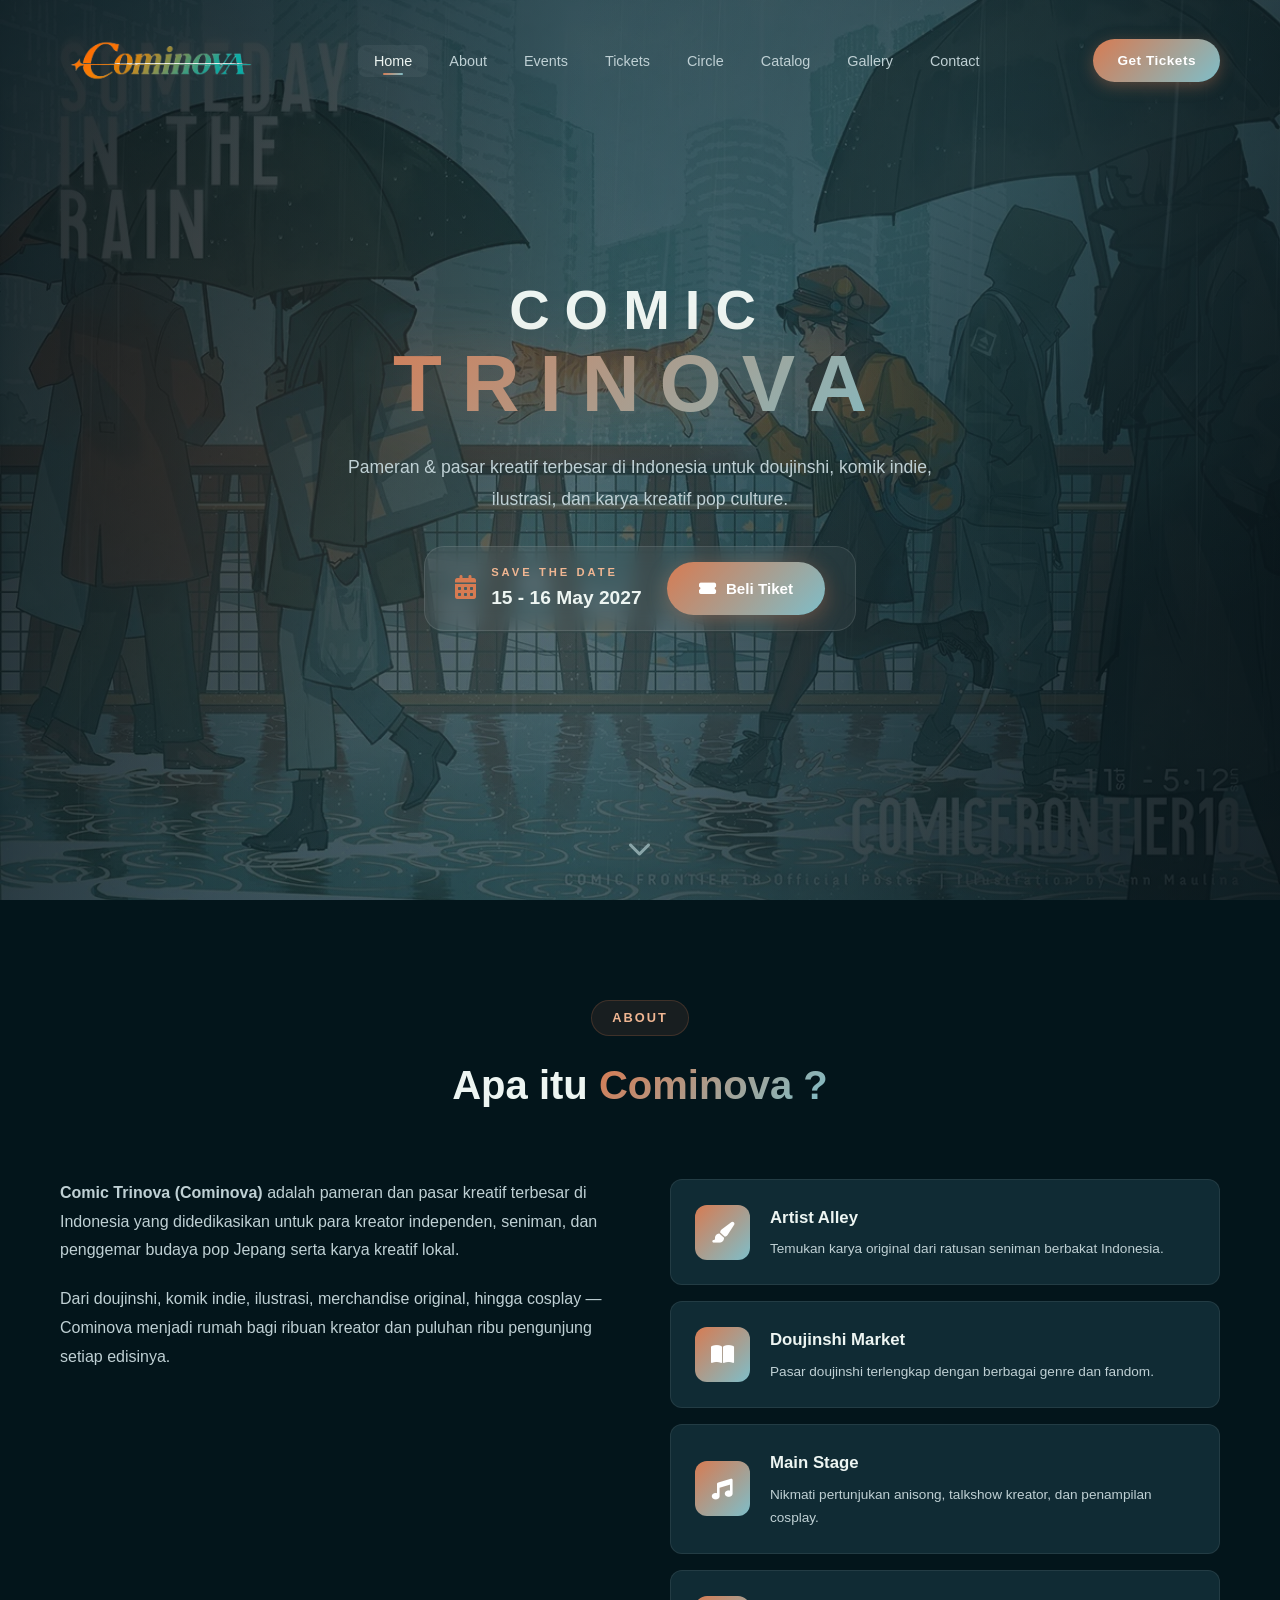
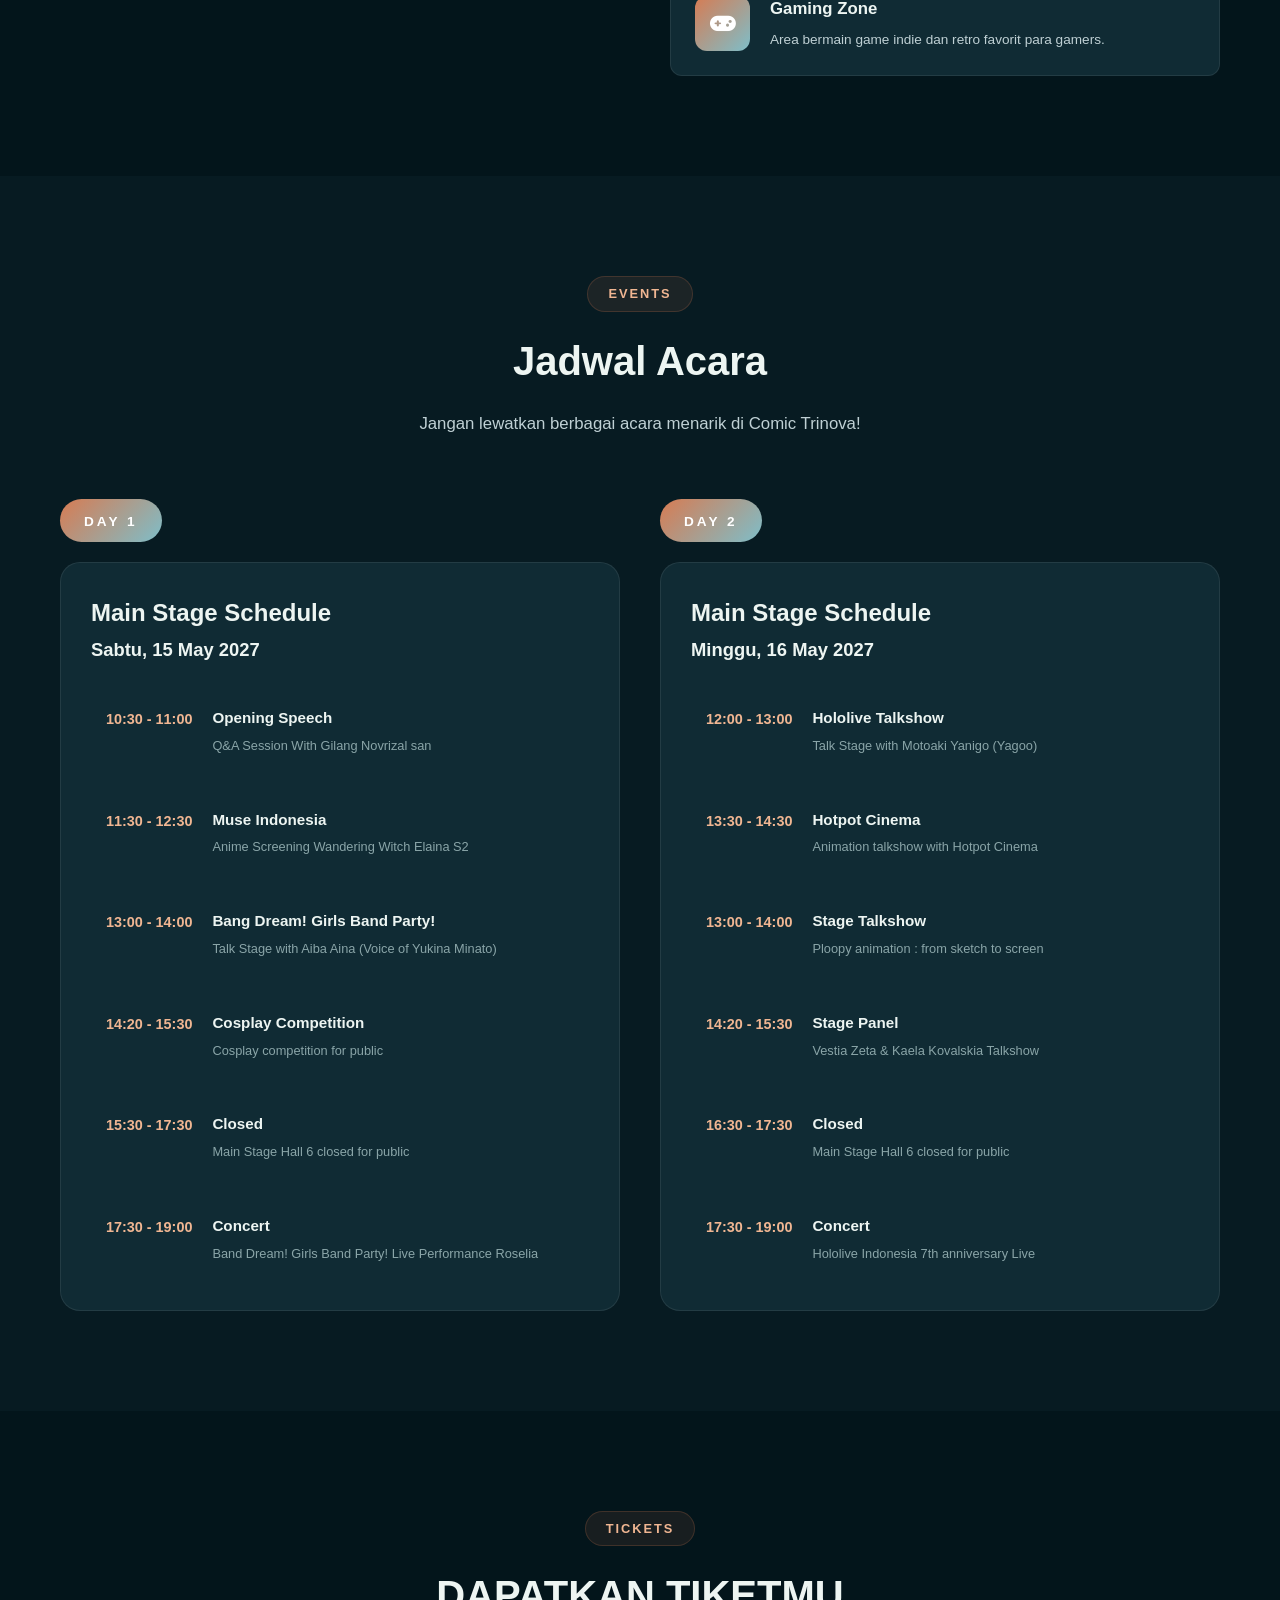
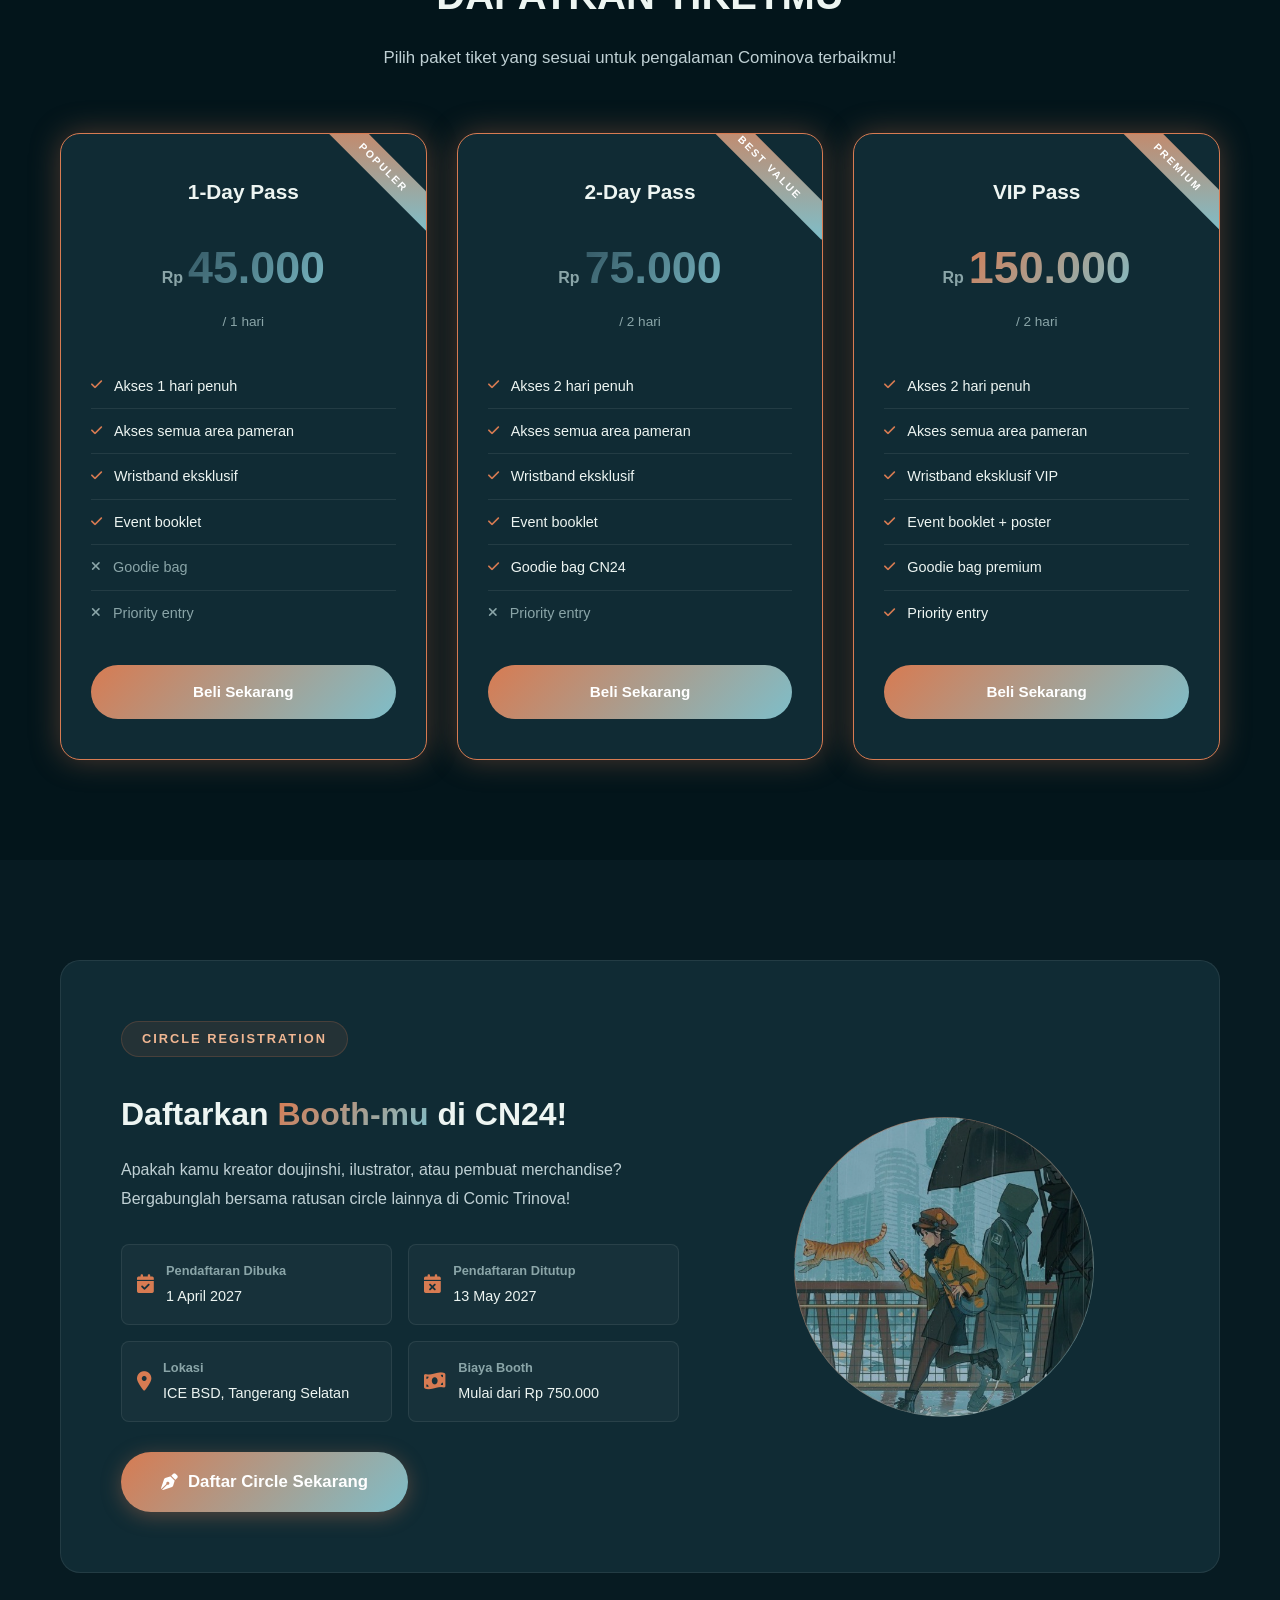
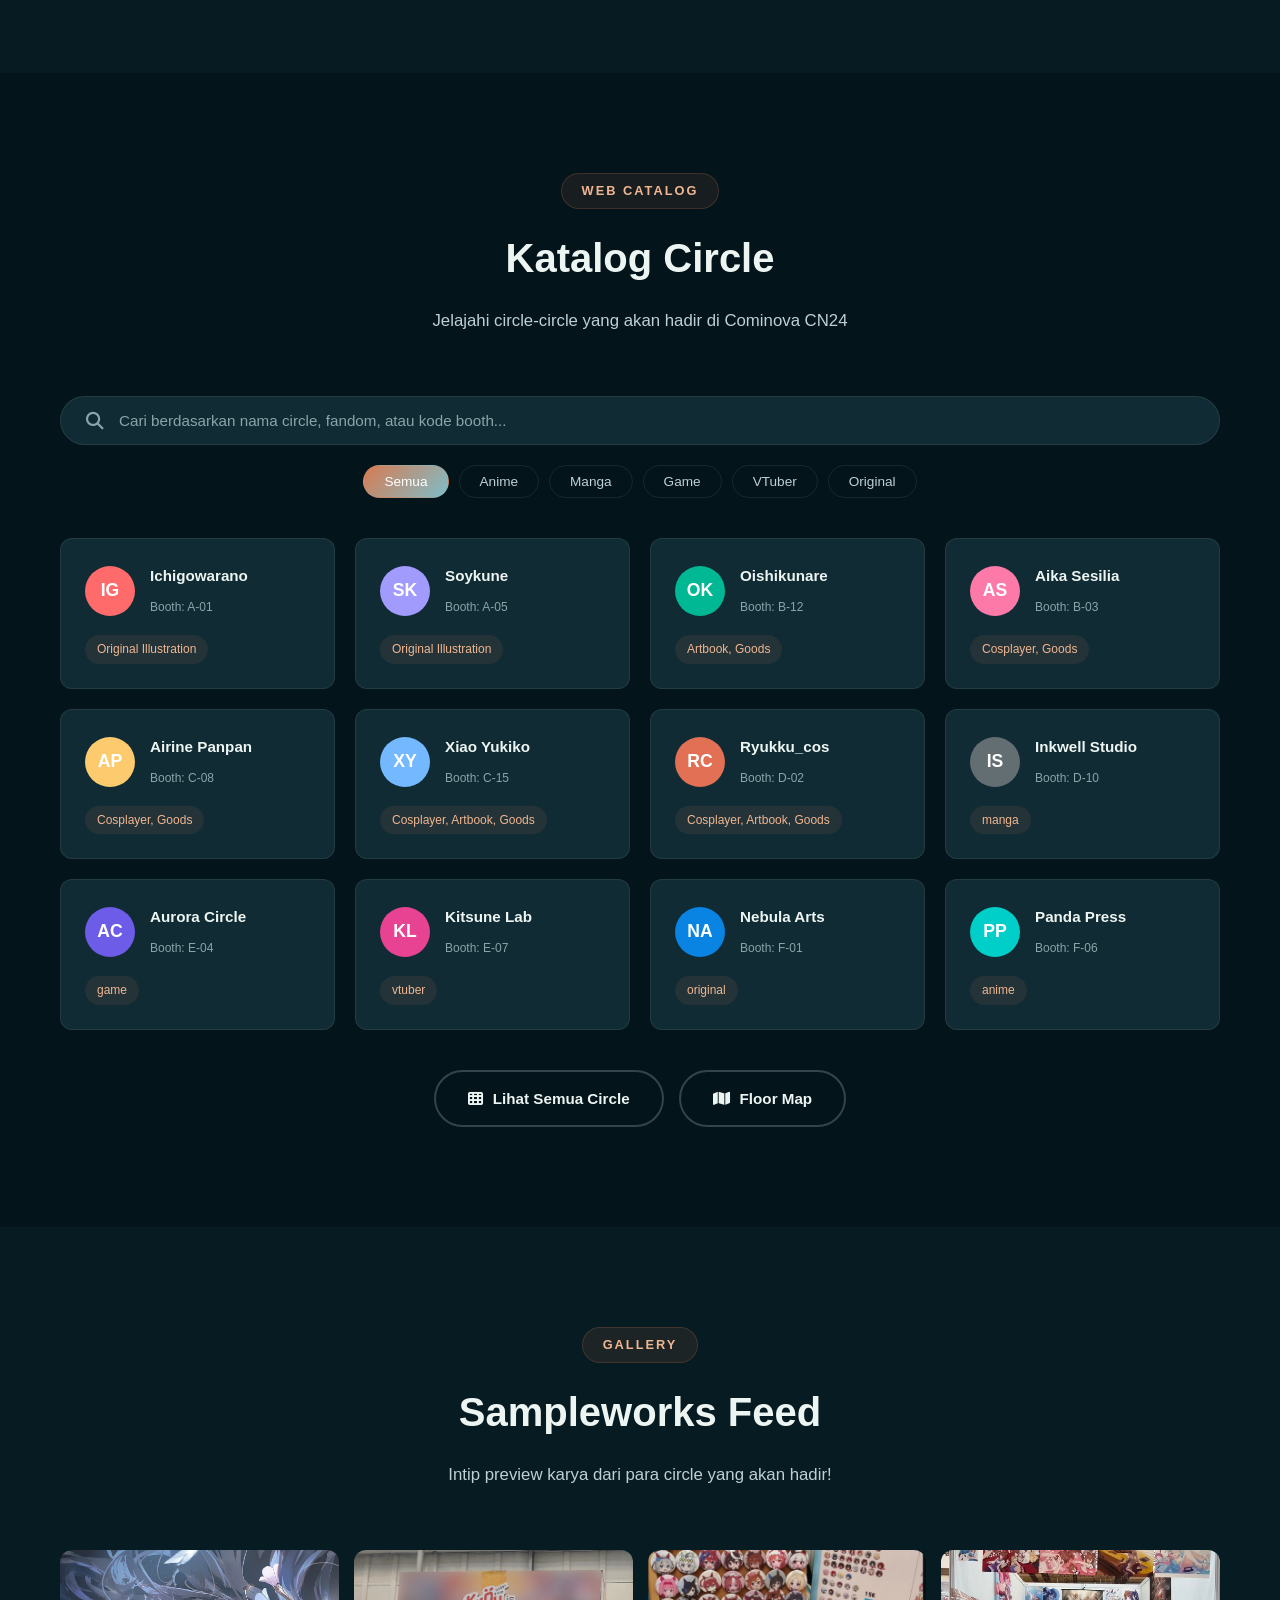
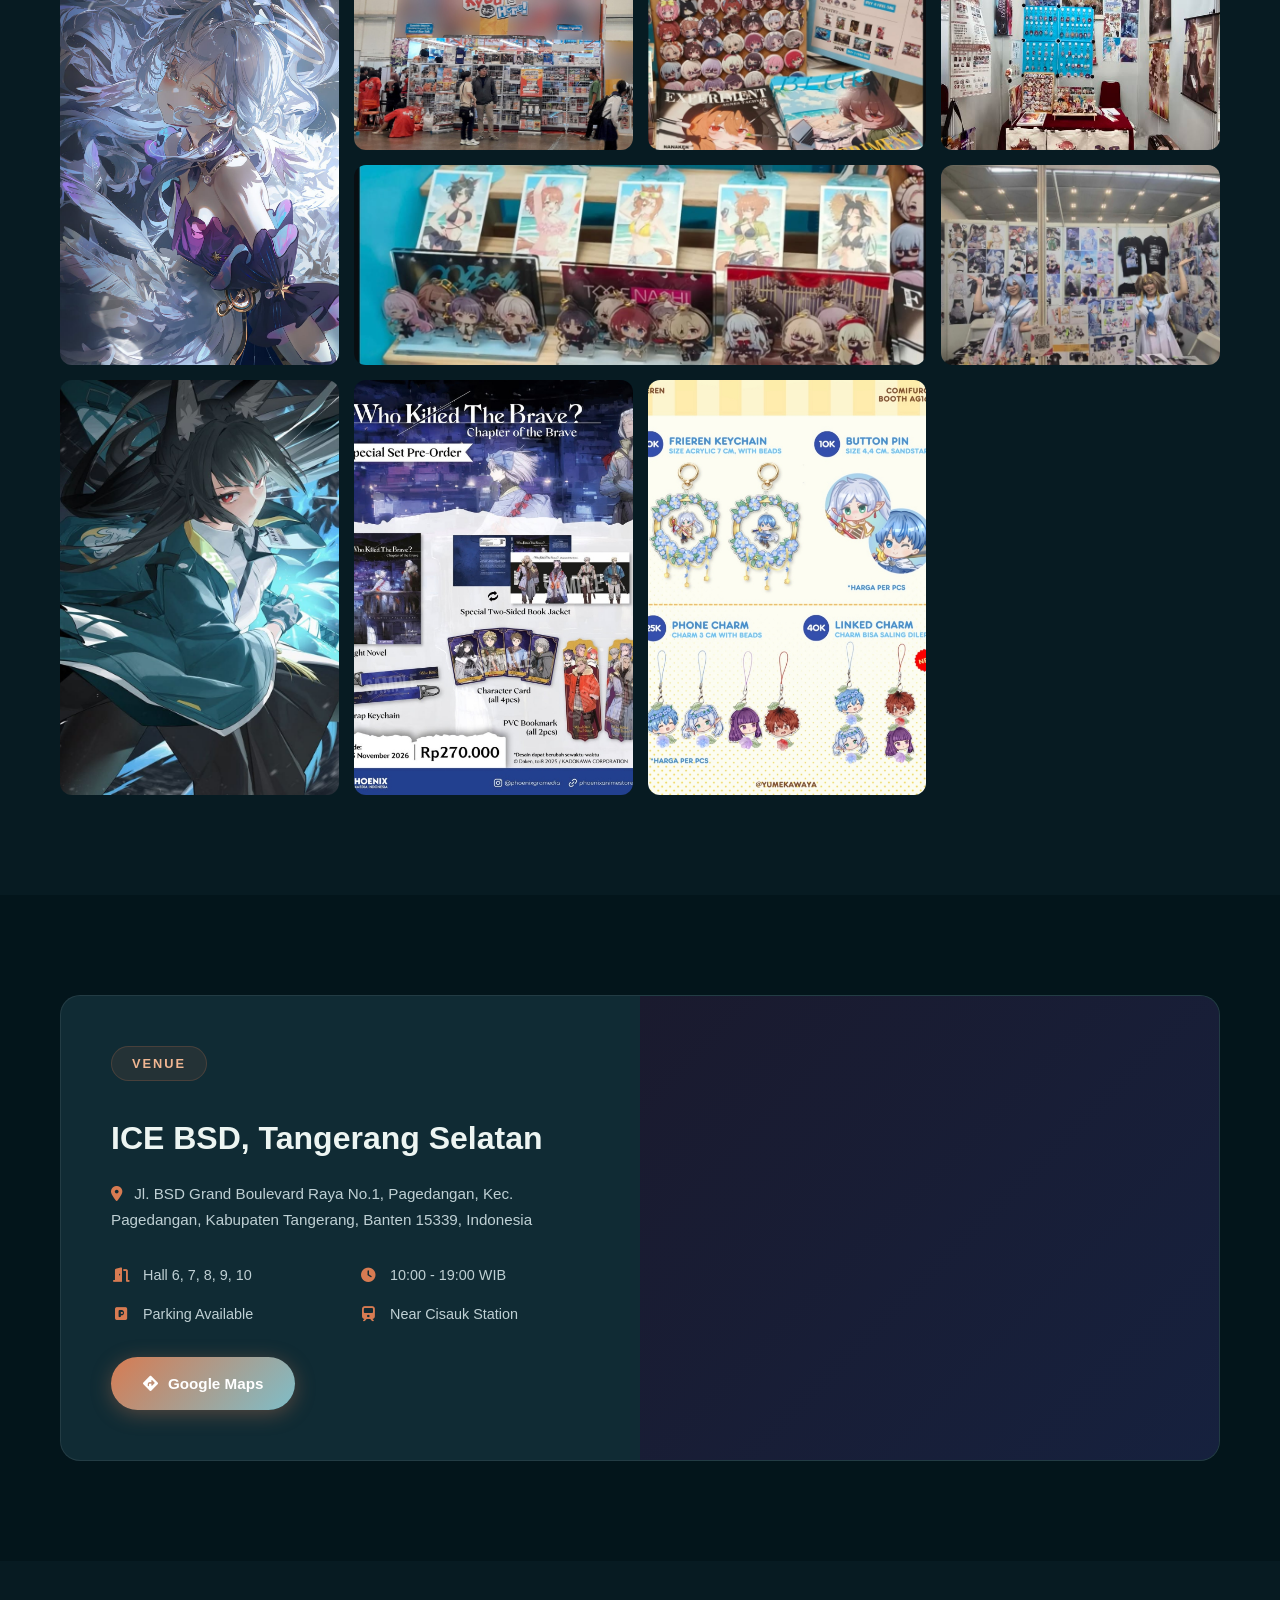
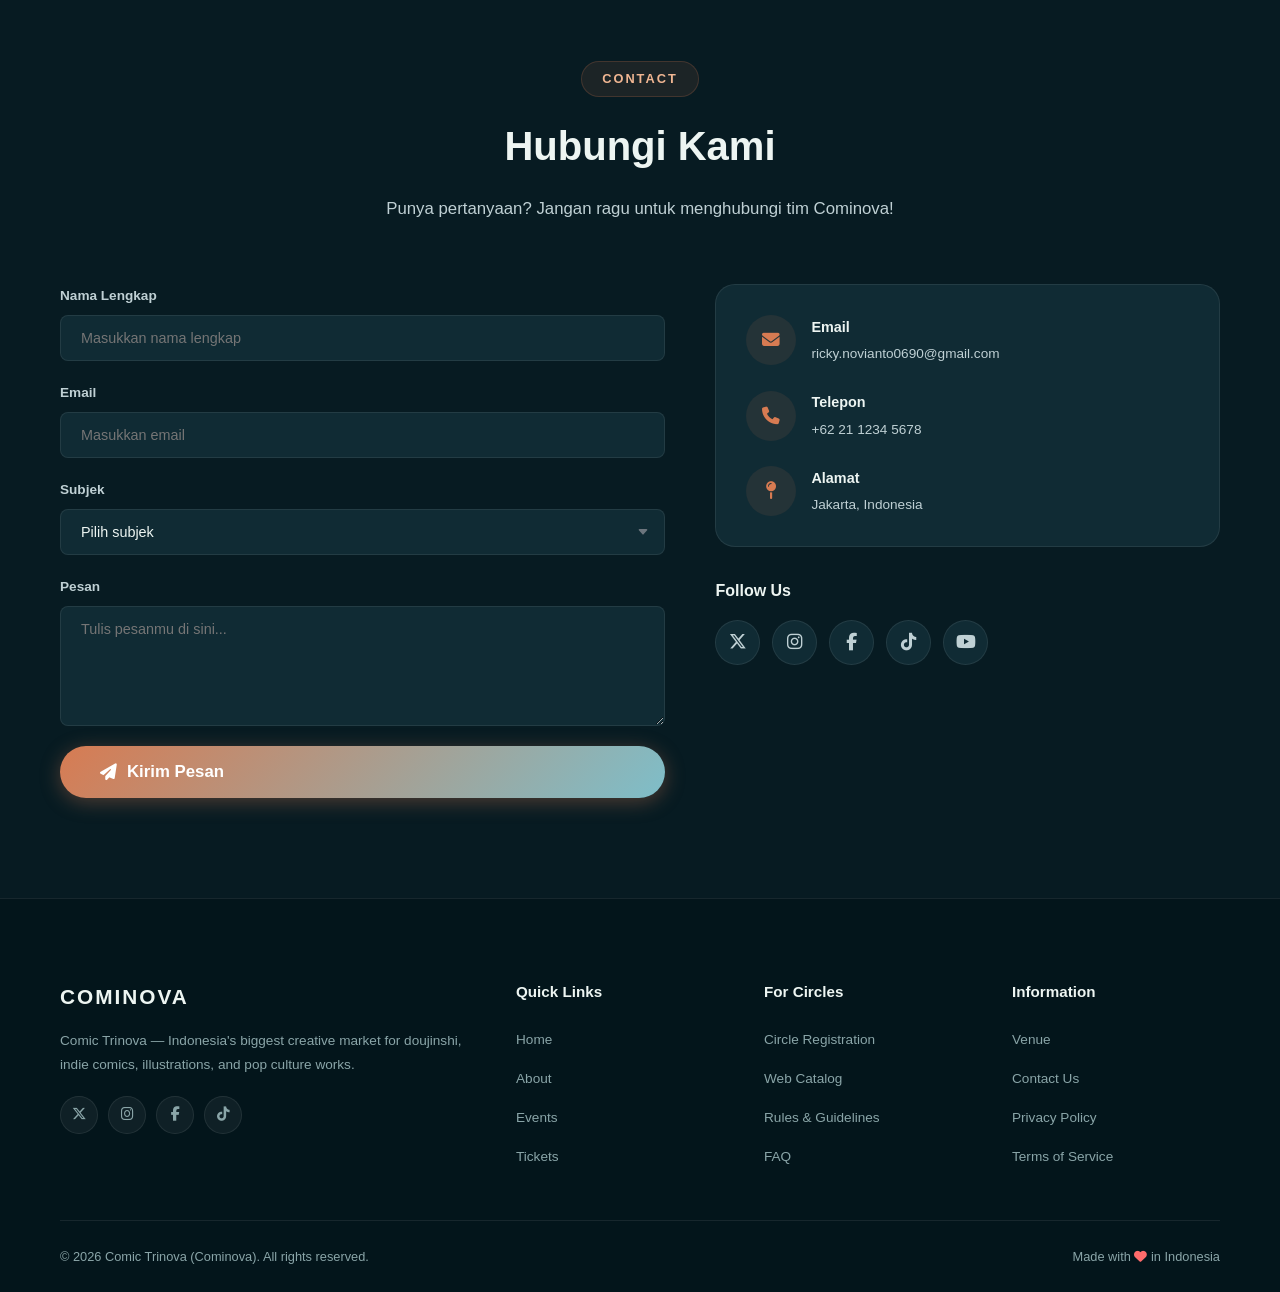
==== commit 2b446a5c: "Add target='_blank' to ticket and floor map links Updated links to open in a new tab." ====
--- a/index.html
+++ b/index.html
@@ -278,7 +278,7 @@
                         <li class="disabled"><i class="fas fa-times"></i> Goodie bag</li>
                         <li class="disabled"><i class="fas fa-times"></i> Priority entry</li>
                     </ul>
-                    <a href="https://www.ticket2u.id/event/52502/comic-frontier-23" class="btn btn-ticket">Beli Sekarang</a>
+                    <a href="https://www.ticket2u.id/event/52502/comic-frontier-23" target="_blank" class="btn btn-ticket">Beli Sekarang</a>
                 </div>
                 <div class="ticket-card featured">
                     <div class="ticket-ribbon">BEST VALUE</div>
@@ -298,7 +298,7 @@
                         <li><i class="fas fa-check"></i> Goodie bag CN24</li>
                         <li class="disabled"><i class="fas fa-times"></i> Priority entry</li>
                     </ul>
-                    <a href="https://www.ticket2u.id/event/52502/comic-frontier-23" class="btn btn-ticket">Beli Sekarang</a>
+                    <a href="https://www.ticket2u.id/event/52502/comic-frontier-23" target="_blank" class="btn btn-ticket">Beli Sekarang</a>
                 </div>
                 <div class="ticket-card premium">
                     <div class="ticket-ribbon">PREMIUM</div>
@@ -318,7 +318,7 @@
                         <li><i class="fas fa-check"></i> Goodie bag premium</li>
                         <li><i class="fas fa-check"></i> Priority entry</li>
                     </ul>
-                    <a href="https://www.ticket2u.id/event/52502/comic-frontier-23" class="btn btn-ticket">Beli Sekarang</a>
+                    <a href="https://www.ticket2u.id/event/52502/comic-frontier-23"target="_blank" class="btn btn-ticket">Beli Sekarang</a>
                 </div>
             </div>
         </div>
@@ -412,7 +412,7 @@
                 <a href="#" class="btn btn-outline">
                     <i class="fas fa-th"></i> Lihat Semua Circle
                 </a>
-                <a href="https://assets.comifuro.workers.dev/floormap_circle_list_CF23.pdf" class="btn btn-outline">
+                <a href="https://assets.comifuro.workers.dev/floormap_circle_list_CF23.pdf" target="_blank" class="btn btn-outline">
                     <i class="fas fa-map"></i> Floor Map
                 </a>
             </div>
--- a/css/style.css
+++ b/css/style.css
@@ -841,16 +841,6 @@
     transform: scale(1.05) translateY(-8px);
 }
 
-.ticket-card.premium {
-    background: linear-gradient(135deg, #132f38, #18363f);
-    border-color: rgba(126,190,201,0.35);
-}
-
-.ticket-card.premium:hover {
-    border-color: rgba(126,190,201,0.6);
-    box-shadow: 0 0 30px rgba(126,190,201,0.3);
-}
-
 .ticket-ribbon {
     position: absolute;
     top: 20px;
@@ -864,10 +854,6 @@
     transform: rotate(45deg);
 }
 
-.ticket-card.premium .ticket-ribbon {
-    background: linear-gradient(135deg, var(--accent2), var(--accent));
-}
-
 .ticket-header h3 {
     font-family: var(--font-primary);
     font-size: 1.3rem;
@@ -887,8 +873,8 @@
     font-size: 1rem;
     font-weight: 600;
     color: var(--text-muted);
-}
-
+
+}
 .amount {
     font-family: var(--font-primary);
     font-size: 2.8rem;
@@ -909,6 +895,15 @@
     background-clip: text;
 }
 
+.ticket-card.premium {
+    border-color: var(--primary);
+    transform: scale(1.05);
+    box-shadow: var(--shadow-glow);
+}
+
+.ticket-card.premium:hover {
+    transform: scale(1.05) translateY(-8px);
+}
 .ticket-per {
     font-size: 0.85rem;
     color: var(--text-muted);
@@ -1750,7 +1745,7 @@
     font-size: 0.8rem;
 }
 
-.registration-ta {
+.registration-meta {
     margin-top: 28px;
     display: grid;
     grid-template-columns: repeat(3, minmax(0, 1fr));
